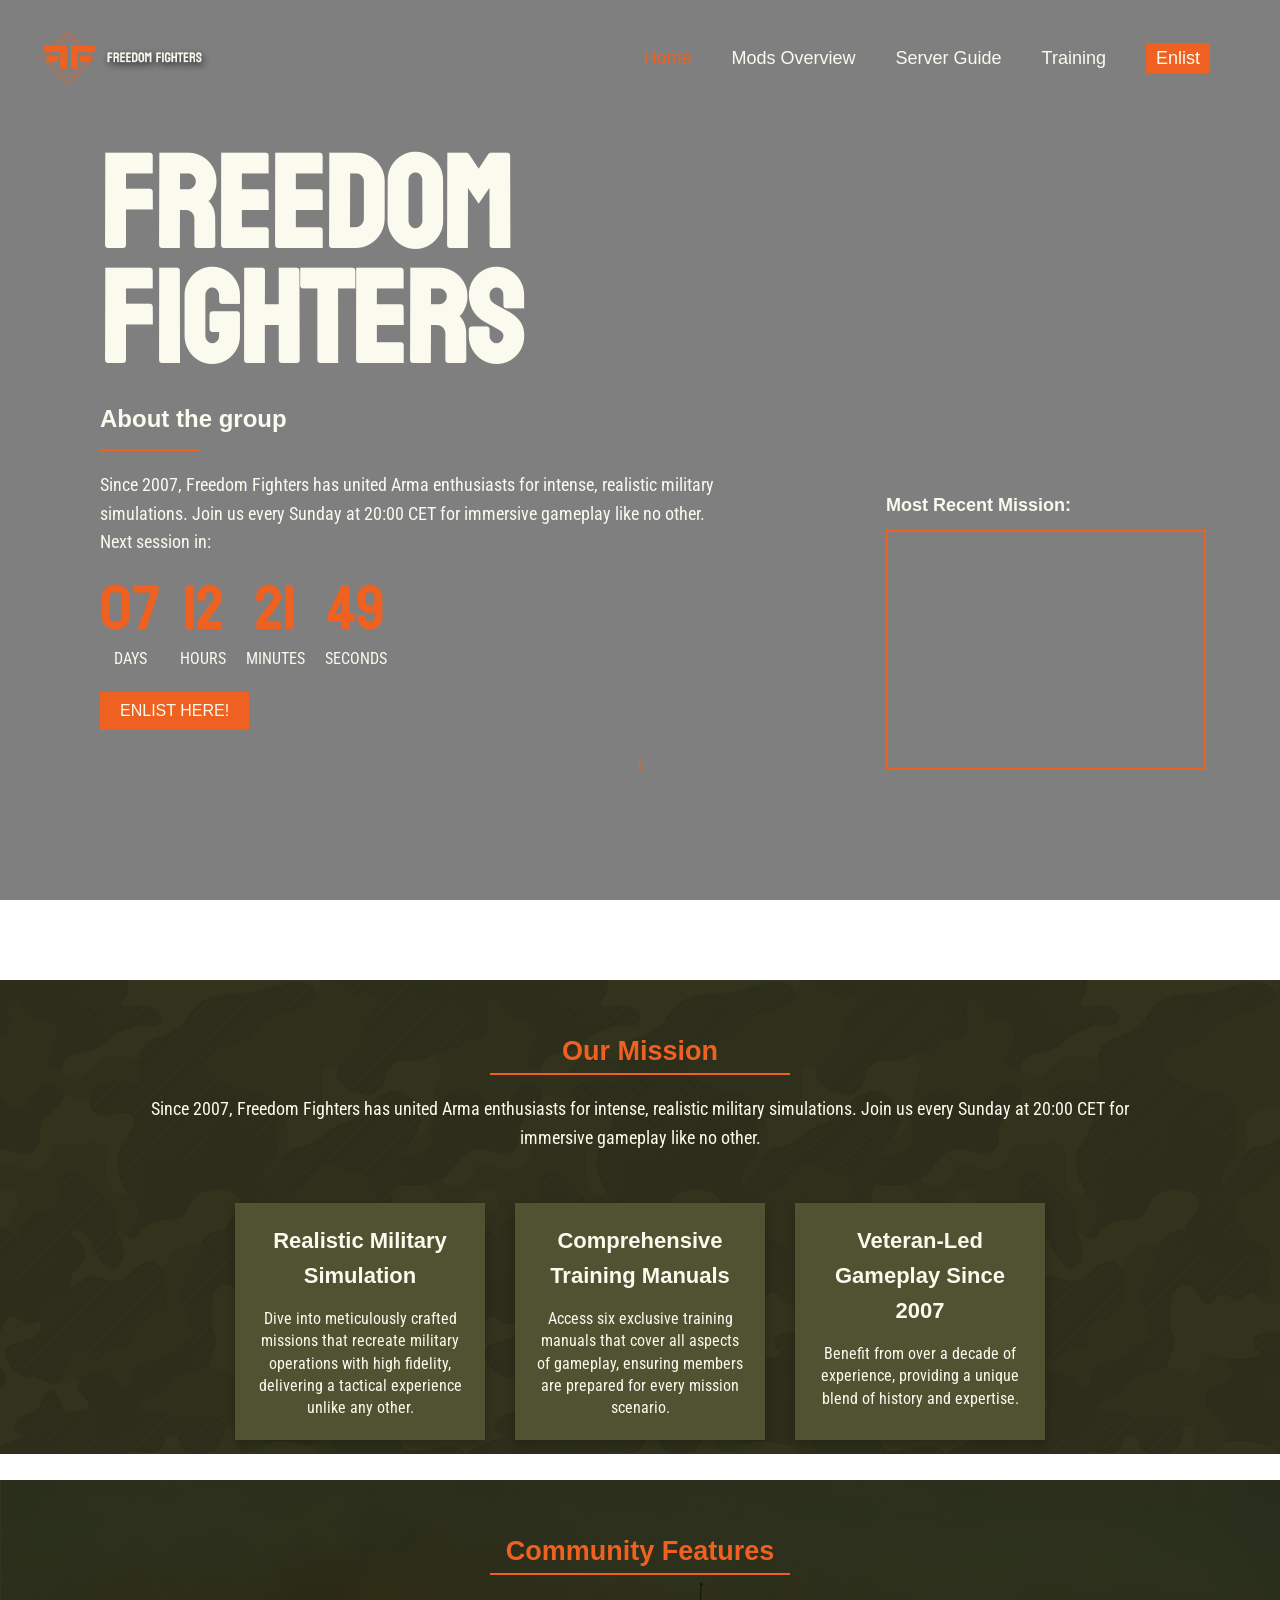
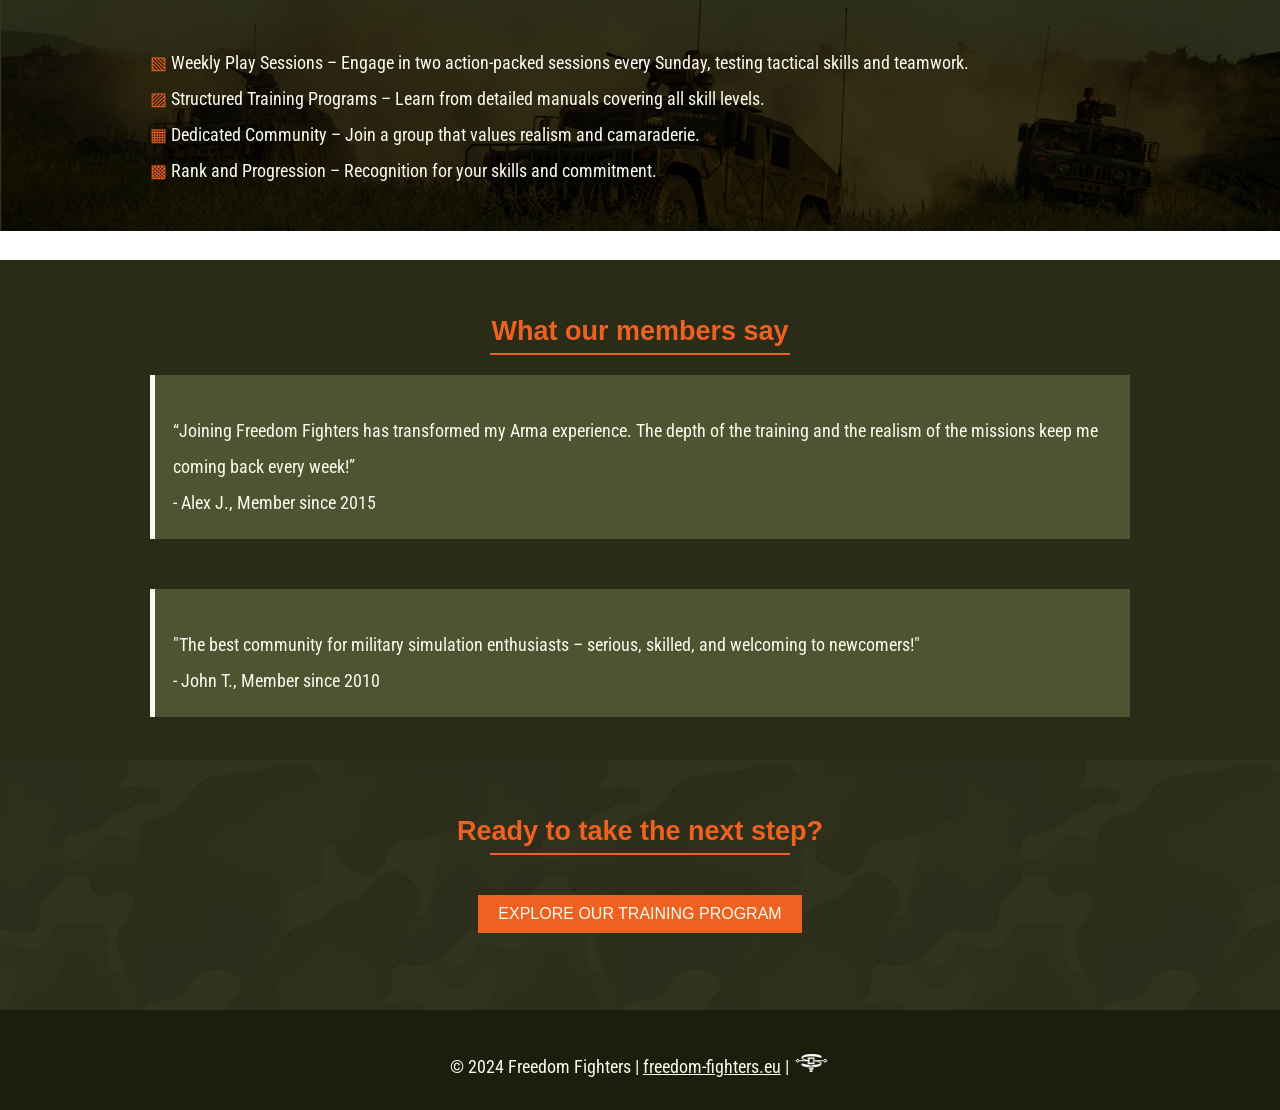
==== index.html @ 02a0d04b "Support for mobile device" ====
<!DOCTYPE html>
<html lang="en">
<head>
    <meta charset="UTF-8">
    <meta name="viewport" content="width=device-width, initial-scale=1.0">
    <title>Freedom Fighters - Arma Reforger Community</title>
    <link rel="stylesheet" href="static/css/styles.css">
    <!--link href="https://fonts.googleapis.com/css2?family=Jaro&display=swap" rel="stylesheet">
    <link href="https://fonts.googleapis.com/css2?family=Bayon&display=swap" rel="stylesheet">
    <link href="https://fonts.googleapis.com/css2?family=Roboto+Condensed:wght@400&display=swap" rel="stylesheet">
    <link href="https://fonts.googleapis.com/css2?family=Roboto+Condensed:wght@400;700&display=swap" rel="stylesheet"-->


</head>
<body>
    <!-- Top Bar -->
    <header>
        <div class="logo">
          <img src="media/logo.png" alt="Freedom Fighters Logo">
        </div>
        <button class="hamburger" aria-label="Toggle navigation">
          ☰
      </button>
        <nav>

       <ul id="menu" class="menu">
           <li><a href="#" class="active">Home</a></li>
           <li><a href="mods-overview.html" target="_self">Mods Overview</a></li>
           <li><a href="server-guide.html" target="_self">Server Guide</a></li>
           <li><a href="training.html" target="_self">Training</a></li>
           <li><a href="https://discord.gg/2EjZr5YkeB" class="enlist" target="_blank">Enlist</a></li>
       </ul>
   </nav>
    </header>

    <!-- Background Video -->
    <div class="video-container">
        <video autoplay muted loop id="background-video">
            <source src="media/videobackground2.mp4" type="video/mp4">
        </video>
    </div>
    <div class="overlay-video"></div>

    <!-- Main Content -->
    <main>
        <section class="intro">
            <h1>FREEDOM <br/>FIGHTERS</h1>
            <h2>About the group</h2>
            <div class="underline"></div>
            <p>Since 2007, Freedom Fighters has united Arma enthusiasts for intense, realistic military simulations. Join us every Sunday at 20:00 CET for immersive gameplay like no other.</p>
            <p>Next session in:</p>
            <div id="countdown"></div>
            <a href="https://discord.gg/2EjZr5YkeB" target="_blank">
              <button class="enlist-button">ENLIST HERE!</button>
            </a>
            
        </section>

        <!-- Bottom Right Video Embed -->
          <div class="recent-mission">
              <h3>Most Recent Mission:</h3>
              <iframe width="320" height="240" src="https://www.youtube.com/embed/Bmp01_zh-ck" frameborder="0" allowfullscreen></iframe>
          </div>
        <!-- Scroll Indicator -->
        <div class="scroll-indicator">↓</div>

        <section class="our-mission">
          <h2>Our Mission</h2>
          <div class="underline2"></div>
          <p>Since 2007, Freedom Fighters has united Arma enthusiasts for intense, realistic military simulations. Join us every Sunday at 20:00 CET for immersive gameplay like no other.</p>
          <div class="boxes">
            <div class="box">
              <div class="box-title">Realistic Military Simulation</div>
              <div class="box-description">Dive into meticulously crafted missions that recreate military operations with high fidelity, delivering a tactical experience unlike any other.</div>
            </div>
            <div class="box">
              <div class="box-title">Comprehensive Training Manuals</div>
              <div class="box-description">Access six exclusive training manuals that cover all aspects of gameplay, ensuring members are prepared for every mission scenario.</div>
            </div>
            <div class="box">
              <div class="box-title"> Veteran-Led Gameplay Since 2007</div>
              <div class="box-description">Benefit from over a decade of experience, providing a unique blend of history and expertise.</div>
            </div>
          </div>
        </section>

        <section class="community-features">
            <h2>Community Features</h2>
            <div class="underline2"></div>
            <div class="community-features-content">
            <p><span class="bullet">&#9639;</span> Weekly Play Sessions – Engage in two action-packed sessions every Sunday, testing tactical skills and teamwork.<br/>
              <span class="bullet">&#9640;</span> Structured Training Programs – Learn from detailed manuals covering all skill levels.<br/>
              <span class="bullet">&#9638;</span> Dedicated Community – Join a group that values realism and camaraderie.<br/>
              <span class="bullet">&#9641;</span> Rank and Progression – Recognition for your skills and commitment.</p>
            </div>
        </section>
        <section class="testimonials">
          <h2>What our members say</h2>
          <div class="underline2"></div>
            <blockquote>
              <p>“Joining Freedom Fighters has transformed my Arma experience. The depth of the training and the realism of the missions keep me coming back every week!” <br/>- Alex J., Member since 2015</p>
            </blockquote>
            <blockquote>
              <p>"The best community for military simulation enthusiasts – serious, skilled, and welcoming to newcomers!" <br/>- John T., Member since 2010</p>
            </blockquote>

        </section>

        <section class="next-step">
          <h2>Ready to take the next step?</h2>
          <div class="underline2"></div>
          <a href="#" target="_blank">
            <button class="training-button">EXPLORE OUR TRAINING PROGRAM</button>
          </a>
          

        </section>

    </main>

    <script src="static/js/script.js"></script>
    <script src="static/js/mobile.js"></script>
</body>
<footer>
  © 2024 Freedom Fighters | <a href="https://freedom-fighters.eu">freedom-fighters.eu</a> | <a href="http://www.stefandinca.ro" target="_blank"><img src="media/stefan-dinca-logo.png" > </a>
</footer>

</html>
---- static/css/styles.css ----
/* Fonts */
/* latin */
@font-face {
    font-family: 'Roboto Condensed';
    font-style: normal;
    font-weight: 400;
    font-display: swap;
    src: url(../fonts/Roboto_Condensed.woff2) format('woff2');
    unicode-range: U+0000-00FF, U+0131, U+0152-0153, U+02BB-02BC, U+02C6, U+02DA, U+02DC, U+0304, U+0308, U+0329, U+2000-206F, U+20AC, U+2122, U+2191, U+2193, U+2212, U+2215, U+FEFF, U+FFFD;
  }

  /* latin-ext */
@font-face {
    font-family: 'Roboto Condensed';
    font-style: normal;
    font-weight: 700;
    font-display: swap;
    src: url(../fonts/Roboto_Condensed-700.woff2) format('woff2');
    unicode-range: U+0100-02BA, U+02BD-02C5, U+02C7-02CC, U+02CE-02D7, U+02DD-02FF, U+0304, U+0308, U+0329, U+1D00-1DBF, U+1E00-1E9F, U+1EF2-1EFF, U+2020, U+20A0-20AB, U+20AD-20C0, U+2113, U+2C60-2C7F, U+A720-A7FF;
  }
/* latin-ext */
@font-face {
    font-family: 'Jaro';
    font-style: normal;
    font-weight: 400;
    font-display: swap;
    src: url(../fonts/Jaro-Regular.woff2) format('woff2');
    unicode-range: U+0100-02BA, U+02BD-02C5, U+02C7-02CC, U+02CE-02D7, U+02DD-02FF, U+0304, U+0308, U+0329, U+1D00-1DBF, U+1E00-1E9F, U+1EF2-1EFF, U+2020, U+20A0-20AB, U+20AD-20C0, U+2113, U+2C60-2C7F, U+A720-A7FF;
  }
/* latin */
@font-face {
    font-family: 'Bayon';
    font-style: normal;
    font-weight: 400;
    font-display: swap;
    src: url(../fonts/Bayon.woff2) format('woff2');
    unicode-range: U+0000-00FF, U+0131, U+0152-0153, U+02BB-02BC, U+02C6, U+02DA, U+02DC, U+0304, U+0308, U+0329, U+2000-206F, U+20AC, U+2122, U+2191, U+2193, U+2212, U+2215, U+FEFF, U+FFFD;
  }

* {
    margin: 0;
    padding: 0;
    box-sizing: border-box;
}

body, html {
    height: 100%;
    font-family: 'Roboto Condensed', sans-serif;
    font-size: 18px; /* Adjust size if needed */
    line-height: 1.6;
    color: #FAFAEE;
}

header {
    display: flex;
    justify-content: space-between;
    align-items: center;
    padding: 30px;
    background-color: rgba(0, 0, 0, 0) !important;
    position: fixed;
    width: 100%;
    z-index: 10;
}

/* Apply Jaro font to menu buttons */
nav ul li a {
    font-family: 'Jaro', sans-serif;
}

/* Apply Jaro font to headings */
.intro h2, .recent-mission, .enlist-button, h3, .training-button {
    font-family: 'Jaro', sans-serif;
}



/* Apply Bayon font to the h1 in the intro section */
.intro h1 {
    font-family: 'Bayon', sans-serif;
    font-size: 128px !important; /* Adjust size as needed for desired effect */
    line-height: 0.9;
    margin-bottom: 20px;
}



/* Logo styling */
.logo img {
    height: 56px; /* Adjust as needed */
    width: auto; /* Maintain aspect ratio */
    display: block; /* Remove inline spacing */
    margin-left: 10px; /* Add spacing to the left of the logo */
}


nav ul {
    display: flex;
    list-style: none;
}

nav ul li {
    margin-right: 40px;
}

nav ul li a {
    color: #FAFAEE;
    text-decoration: none;
}

nav ul li a.active, nav ul li a:hover {
    color: #EF6121;
}

.enlist {
    padding: 5px 10px;
    background-color: #EF6121;
    border-radius: 0px;
    color: #FAFAEE;
}

.enlist:hover, .enlist-button:hover, .training-button {
    color: #000; /* Black text on hover */
}

.video-container {
    position: fixed;
    top: 0;
    left: 0;
    height: 100%;
    width: 100%;
    overflow: hidden;
    z-index: -2;
}

.overlay-video {
  background: rgba(0, 0, 0, 0.5); /* Dark overlay for better text contrast */
  position: fixed;
  top: 0;
  left: 0;
  height: 100%;
  width: 100%;
  overflow: hidden;
  z-index: -1;
}

#background-video {
    width: 100%;
    height: 100%;
    object-fit: cover;
}

/* Countdown container styling */
#countdown {
    display: flex;
    gap: 20px;
    font-family: 'Bayon', sans-serif;
    color: #FAFAEE;
    margin-top: 20px;
}

/* Each countdown item */
.countdown-item {
    text-align: center;
}

/* Large numbers styling */
.number {
    font-size: 64px; /* Adjust to desired size */
    line-height: 1;
    color: #EF6121;
}

/* Small label styling */
.label {
    font-size: 16px; /* Adjust for readability */
    text-transform: uppercase;
    margin-top: 5px;
    font-family: 'Roboto Condensed', sans-serif;
}

.intro {
    position: relative;
    top: 100px;
    padding: 50px;
    max-width: 750px;
    margin-left: 50px;

}

.intro h1 {
    font-size: 48px;
}

.intro h2 {
    font-size: 24px;
    margin-top: 20px;
    margin-bottom: 10px;
}

.underline {
    width: 100px;
    height: 2px;
    background-color: #EF6121;
    margin-bottom: 20px;
}

.enlist-button {
    padding: 10px 20px;
    margin-top: 20px;
    background-color: #EF6121;
    color: #FAFAEE;
    border: none;
    border-radius: 0px;
    cursor: pointer;
    font-size: 16px;
}
.training-button {
    padding: 10px 20px;
    margin-top: 20px;
    background-color: #EF6121;
    color: #FAFAEE;
    border: none;
    border-radius: 0px;
    cursor: pointer;
    font-size: 16px;
}

/* Styling for the "Most Recent Mission" title */
.recent-mission h3 {
    font-family: 'Roboto Condensed', sans-serif;
    font-weight: 700; /* Bold weight */
    font-size: 18px; /* Adjust as needed */
    margin-bottom: 10px;
}

/* Styling for the video embed with a border */
.recent-mission iframe {
    border: 2px solid #EF6121; /* Border around the video */
    display: block; /* Ensure proper alignment */
}

/* Positioning for the recent mission container */
.recent-mission {
    position: absolute;
    bottom: 120px;
    right: 5%;
    background: rgba(0, 0, 0, 0); /* Background for the section (optional) */
    padding: 10px;
}


.scroll-indicator {
    position: absolute;
    bottom: 120px;
    left: 50%;
    transform: translateX(-50%);
    font-size: 24px;
    animation: bounce 2s infinite;
    color:#EF6121;
}

.community-features {
  font-family: 'Jaro', sans-serif;
  color:#EF6121;
  padding: 50px;
  padding-left:150px;
  padding-right:150px;
  width:100%;
  height:500px;
  background: url('../../media/com-bg.png');
  background-repeat: no-repeat;
  background-size: 100%;
  text-align: center;
}

.community-features p, .testimonials p{
  font-family: 'Roboto Condensed', sans-serif;
  color:#FAFAEE;
  padding-top: 50px;
  text-align: left;
  line-height: 2em;
}

.community-features .bullet {
  color:#EF6121;
}

.testimonials {
  font-family: 'Jaro', sans-serif;
  color:#EF6121;
  padding: 50px;
  margin-top:-120px;
  padding-left:150px;
  padding-right:150px;
  width:100%;
  height:500px;
  background-color:#2A2C17;
  background-repeat: no-repeat;
  background-size: 100%;
  text-align: center;
}

blockquote {
    background-color: #505331;
    padding: 1rem;
    border-left: 5px solid #FAFAEE;
    margin-bottom: 50px;
}


blockquote p{
 margin-top:-30px;
}

blockquote cite{
  text-align: left !important;
}

.next-step {
  font-family: 'Jaro', sans-serif;
  color:#EF6121;
  padding: 50px;
  padding-left:150px;
  padding-right:150px;
  height:250px;
  width:100%;

  background: url('../../media/camo-bg.png');
  background-repeat: no-repeat;
  background-size: 100%;
  text-align: center;
}

.our-mission {
  font-family: 'Jaro', sans-serif;
  color:#EF6121;
  padding: 50px;
  padding-left:150px;
  padding-right:150px;
  margin-top:300px;
  width:100%;
  height:500px;
  background: url('../../media/camo-bg.png');
  background-repeat: no-repeat;
  background-size: 100%;
  text-align: center;
}

.our-mission p  {
  font-family: 'Roboto Condensed', sans-serif;
  color:#FAFAEE;
}

/* Box container */
.our-mission .boxes {
    display: flex;
    justify-content: center;
    gap: 30px;
}

/* Box styling */
.our-mission .box {
    width: 250px;
    padding: 20px;
    margin-top:50px;
    color: #FAFAEE;
    background-color: #505331;
    border-radius: 0px;
    box-shadow: 0 4px 10px rgba(0, 0, 0, 0.2);
}

/* Title inside the box */
.our-mission .box-title {
    font-family: 'Roboto Condensed', sans-serif;
    font-weight: 700;
    font-size: 22px;
    margin-bottom: 15px;
    font-weight: bold;
}

/* Description inside the box */
.our-mission .box-description {
    font-family: 'Roboto Condensed', sans-serif;
    font-size: 16px;
    line-height: 1.4;
}
.underline2 {
    position:relative;
    margin-left:-150px;
    left:50%;
    width: 300px;
    height: 2px;
    background-color: #EF6121;
    margin-bottom: 20px;

}

footer {
  background-color: #1C1E0D;
    color: #FAFAEE;
    padding: 1rem;
    text-align: center;
    height:100px;
    vertical-align: middle;
}

footer img {
  max-height:20px;
  margin-top:25px;
}

footer a {
  color:#FAFAEE;
}
/* Hamburger Menu Button */
.hamburger {
    display: none; /* Hidden by default */
    background: none;
    border: none;
    font-size: 30px;
    color: #FAFAEE;
    cursor: pointer;
}

@keyframes bounce {
    0%, 100% { transform: translateY(0); }
    50% { transform: translateY(-10px); }
}

/* Make the video responsive and inline with content on smaller screens */
@media (max-width: 390px) { 
    
    .logo img {
        height: 32px;
        position: fixed;
        left: 0px;
    }
    /* Navigation Menu Hidden by Default */
    nav ul {
        display: none; /* Hide navigation menu */
        flex-direction: column;
        background-color: #000; /* Dropdown background */
        top: 60px; /* Below header */
        left: 0;
        width: 100%; /* Full screen width */
        padding: 15px;
        z-index: 9;
        border-top: 1px solid #EF6121;
        box-shadow: 0 2px 8px rgba(0, 0, 0, 0.5);
    }
    /* Show menu when active */
    nav ul.active {
        display: flex;
    }
    /* Hamburger Button Visible */
    .hamburger {
        display: block;
    }
    /* Adjust title */
    .intro h1 {
        font-size: 90px !important;
    }
    /* Adjust link spacing and size */
    nav ul li {
        margin: 10px 0;
    }
    nav ul li a {
        font-size: 14px;
    }
    p {
       width: 90%; 
       align-content: center;
    }
    .intro {
        padding: 0px;
        margin: 30px;
    }
    header {
        flex-direction: column;
        padding: 10px 20px;
        align-items: flex-end;
    }
    .enlist-button {
        align-content: center;
    }
    .scroll-indicator {
        visibility: hidden;
    }
    .recent-mission {
        position: static; /* Removes absolute positioning */
        margin: 20px auto; /* Center the container */
        margin-top: 100px;
        width: 90%; /* Adjust width to fit smaller screens */
    }

    .recent-mission iframe {
        width: 100%; /* Video scales to the container width */
        max-width: 500px; /* Prevents it from becoming too wide */
        display: inline-flex;
    }
    .our-mission {
        margin-top: 20px;
        padding-left: 10%;
        padding-right: 10%;
        background-repeat: unset;
        height: auto;        
    }
    .community-features {
        padding: 10%;
        background-size: cover;
        background-position: center;
        height: auto;
    }
    .our-mission .boxes {
        flex-direction: column;
        align-items: center;
    }
    .testimonials {
        padding: 10px;
        margin: unset;
        height: auto;
    }
    .next-step {
        background-repeat: unset;
        height: unset;
        padding: 30px;
    }
}
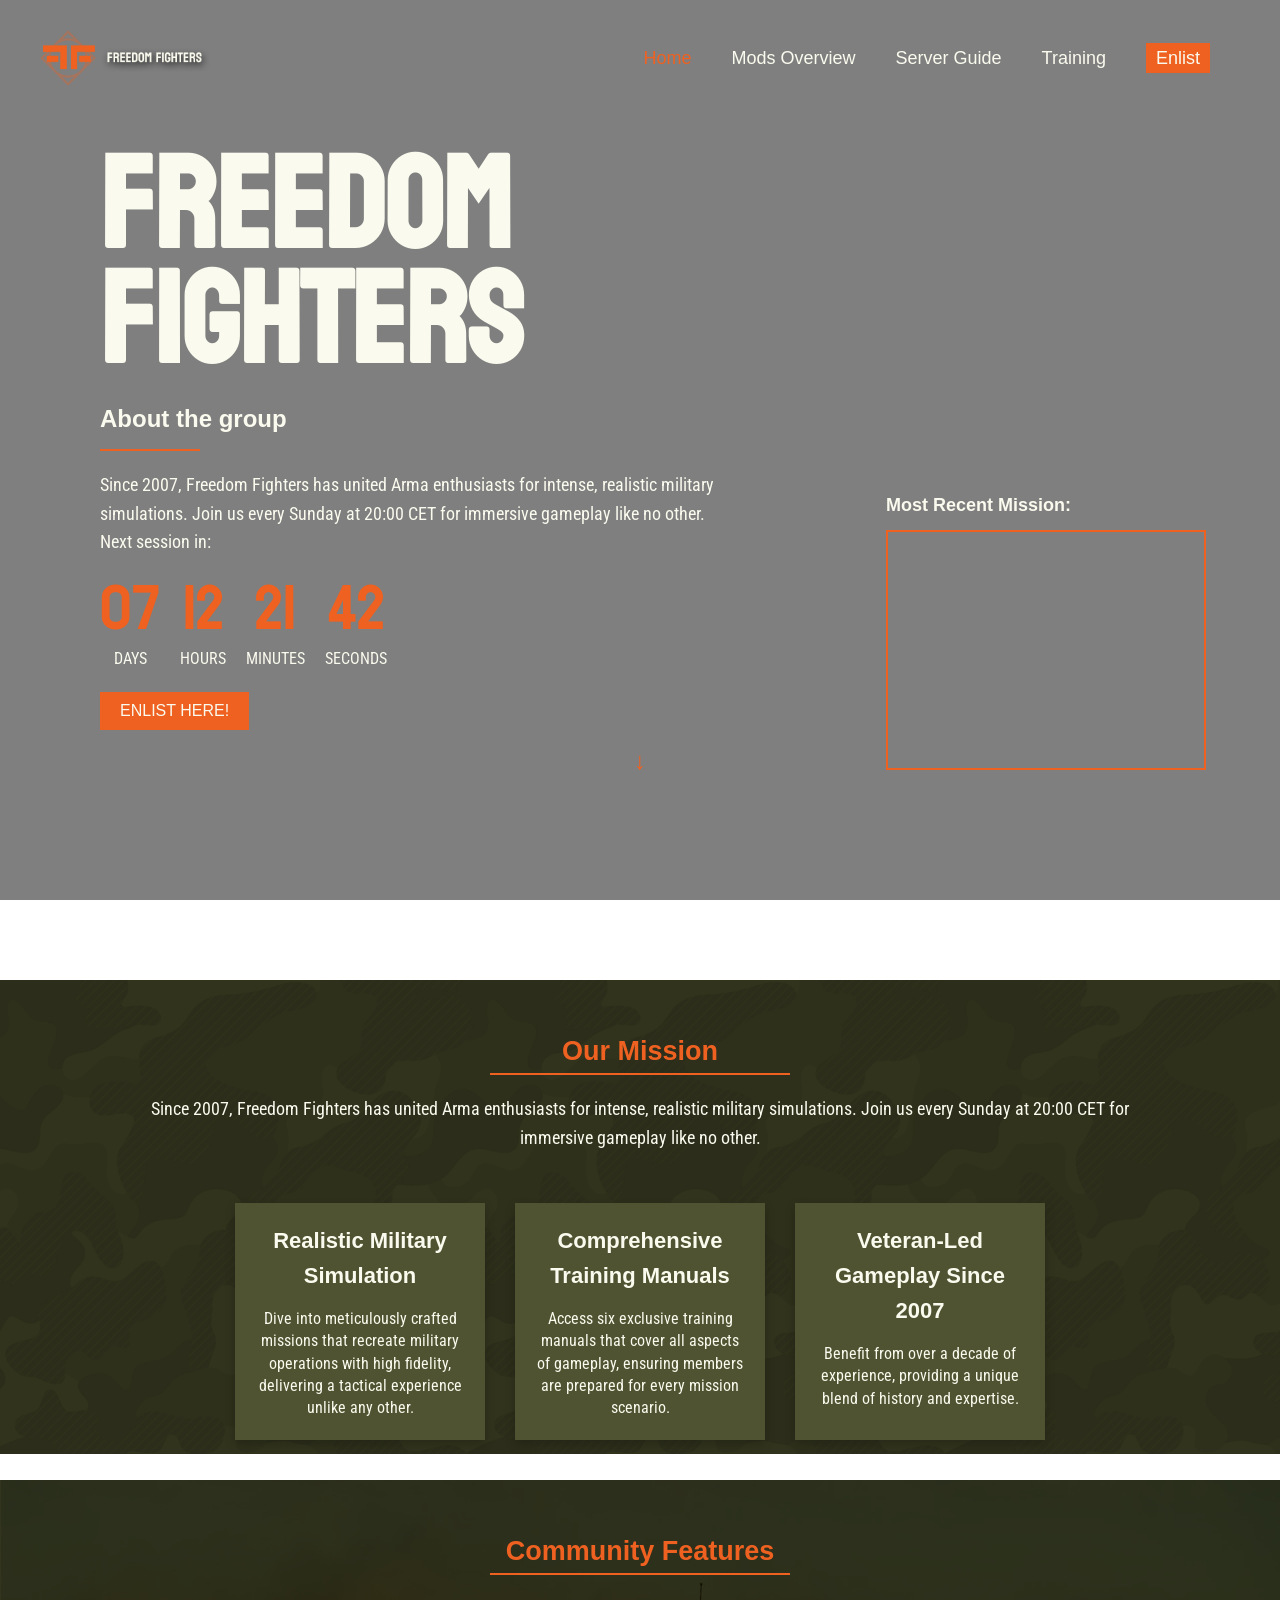
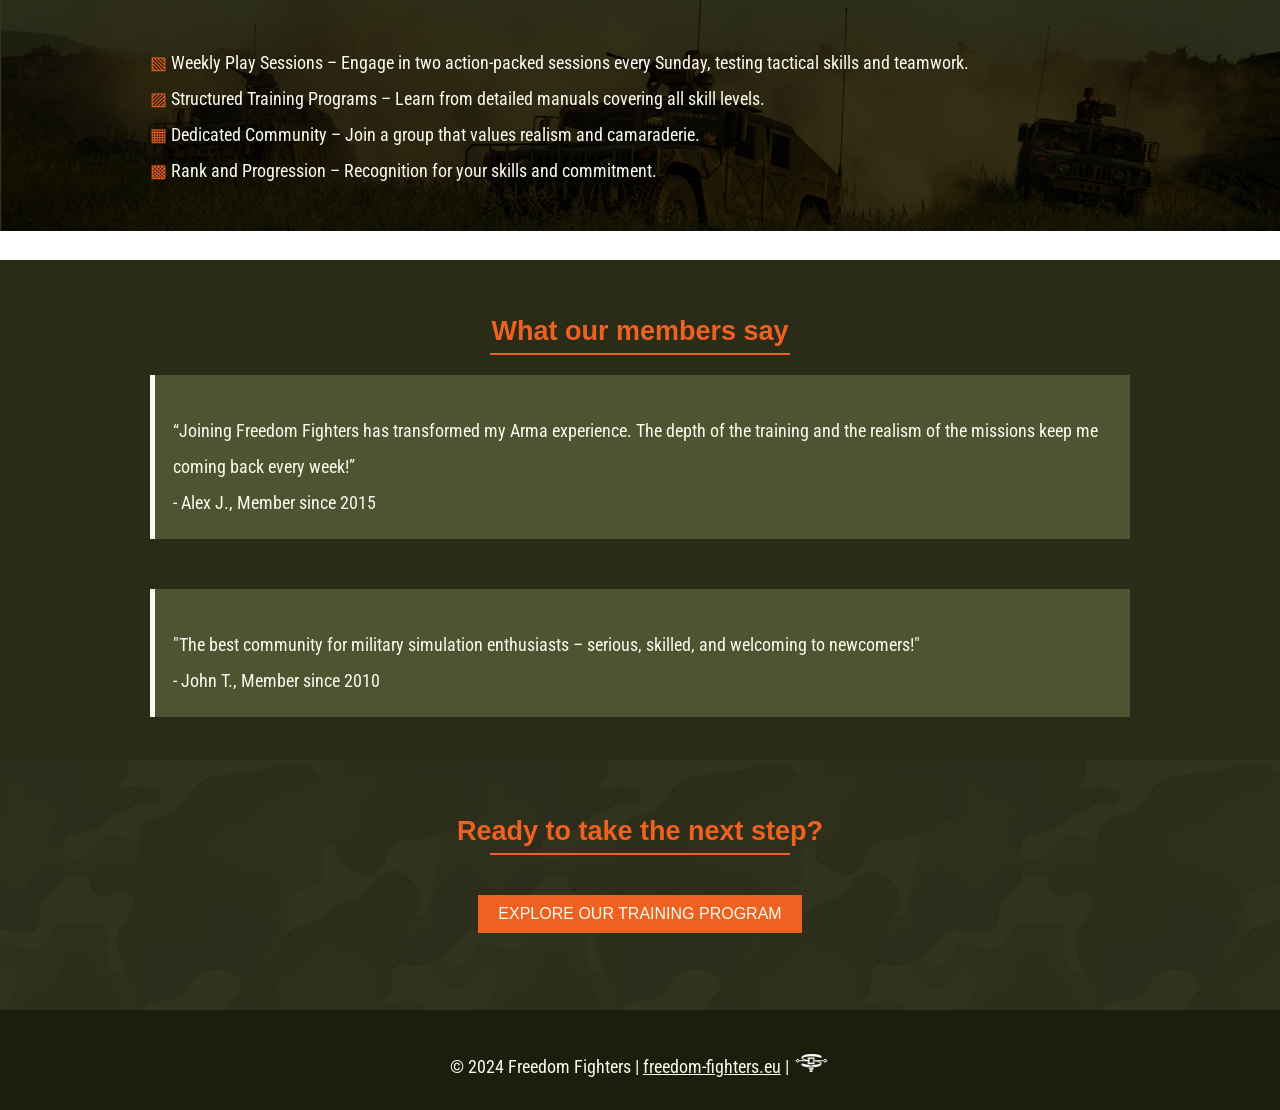
==== commit fa0789b3: "clean up" ====
--- a/index.html
+++ b/index.html
@@ -5,12 +5,6 @@
     <meta name="viewport" content="width=device-width, initial-scale=1.0">
     <title>Freedom Fighters - Arma Reforger Community</title>
     <link rel="stylesheet" href="static/css/styles.css">
-    <!--link href="https://fonts.googleapis.com/css2?family=Jaro&display=swap" rel="stylesheet">
-    <link href="https://fonts.googleapis.com/css2?family=Bayon&display=swap" rel="stylesheet">
-    <link href="https://fonts.googleapis.com/css2?family=Roboto+Condensed:wght@400&display=swap" rel="stylesheet">
-    <link href="https://fonts.googleapis.com/css2?family=Roboto+Condensed:wght@400;700&display=swap" rel="stylesheet"-->
-
-
 </head>
 <body>
     <!-- Top Bar -->
@@ -32,7 +26,6 @@
        </ul>
    </nav>
     </header>
-
     <!-- Background Video -->
     <div class="video-container">
         <video autoplay muted loop id="background-video">
@@ -40,7 +33,6 @@
         </video>
     </div>
     <div class="overlay-video"></div>
-
     <!-- Main Content -->
     <main>
         <section class="intro">
@@ -52,10 +44,8 @@
             <div id="countdown"></div>
             <a href="https://discord.gg/2EjZr5YkeB" target="_blank">
               <button class="enlist-button">ENLIST HERE!</button>
-            </a>
-            
+            </a> 
         </section>
-
         <!-- Bottom Right Video Embed -->
           <div class="recent-mission">
               <h3>Most Recent Mission:</h3>
@@ -63,7 +53,7 @@
           </div>
         <!-- Scroll Indicator -->
         <div class="scroll-indicator">↓</div>
-
+        <!-- Mission statement -->
         <section class="our-mission">
           <h2>Our Mission</h2>
           <div class="underline2"></div>
@@ -83,7 +73,7 @@
             </div>
           </div>
         </section>
-
+        <!-- Community feature -->
         <section class="community-features">
             <h2>Community Features</h2>
             <div class="underline2"></div>
@@ -103,26 +93,21 @@
             <blockquote>
               <p>"The best community for military simulation enthusiasts – serious, skilled, and welcoming to newcomers!" <br/>- John T., Member since 2010</p>
             </blockquote>
-
         </section>
-
+        <!-- Call to action and training program -->
         <section class="next-step">
           <h2>Ready to take the next step?</h2>
           <div class="underline2"></div>
+          <!-- missiong call to action -->
           <a href="#" target="_blank">
             <button class="training-button">EXPLORE OUR TRAINING PROGRAM</button>
           </a>
-          
-
         </section>
-
     </main>
-
     <script src="static/js/script.js"></script>
     <script src="static/js/mobile.js"></script>
 </body>
 <footer>
   © 2024 Freedom Fighters | <a href="https://freedom-fighters.eu">freedom-fighters.eu</a> | <a href="http://www.stefandinca.ro" target="_blank"><img src="media/stefan-dinca-logo.png" > </a>
 </footer>
-
 </html>
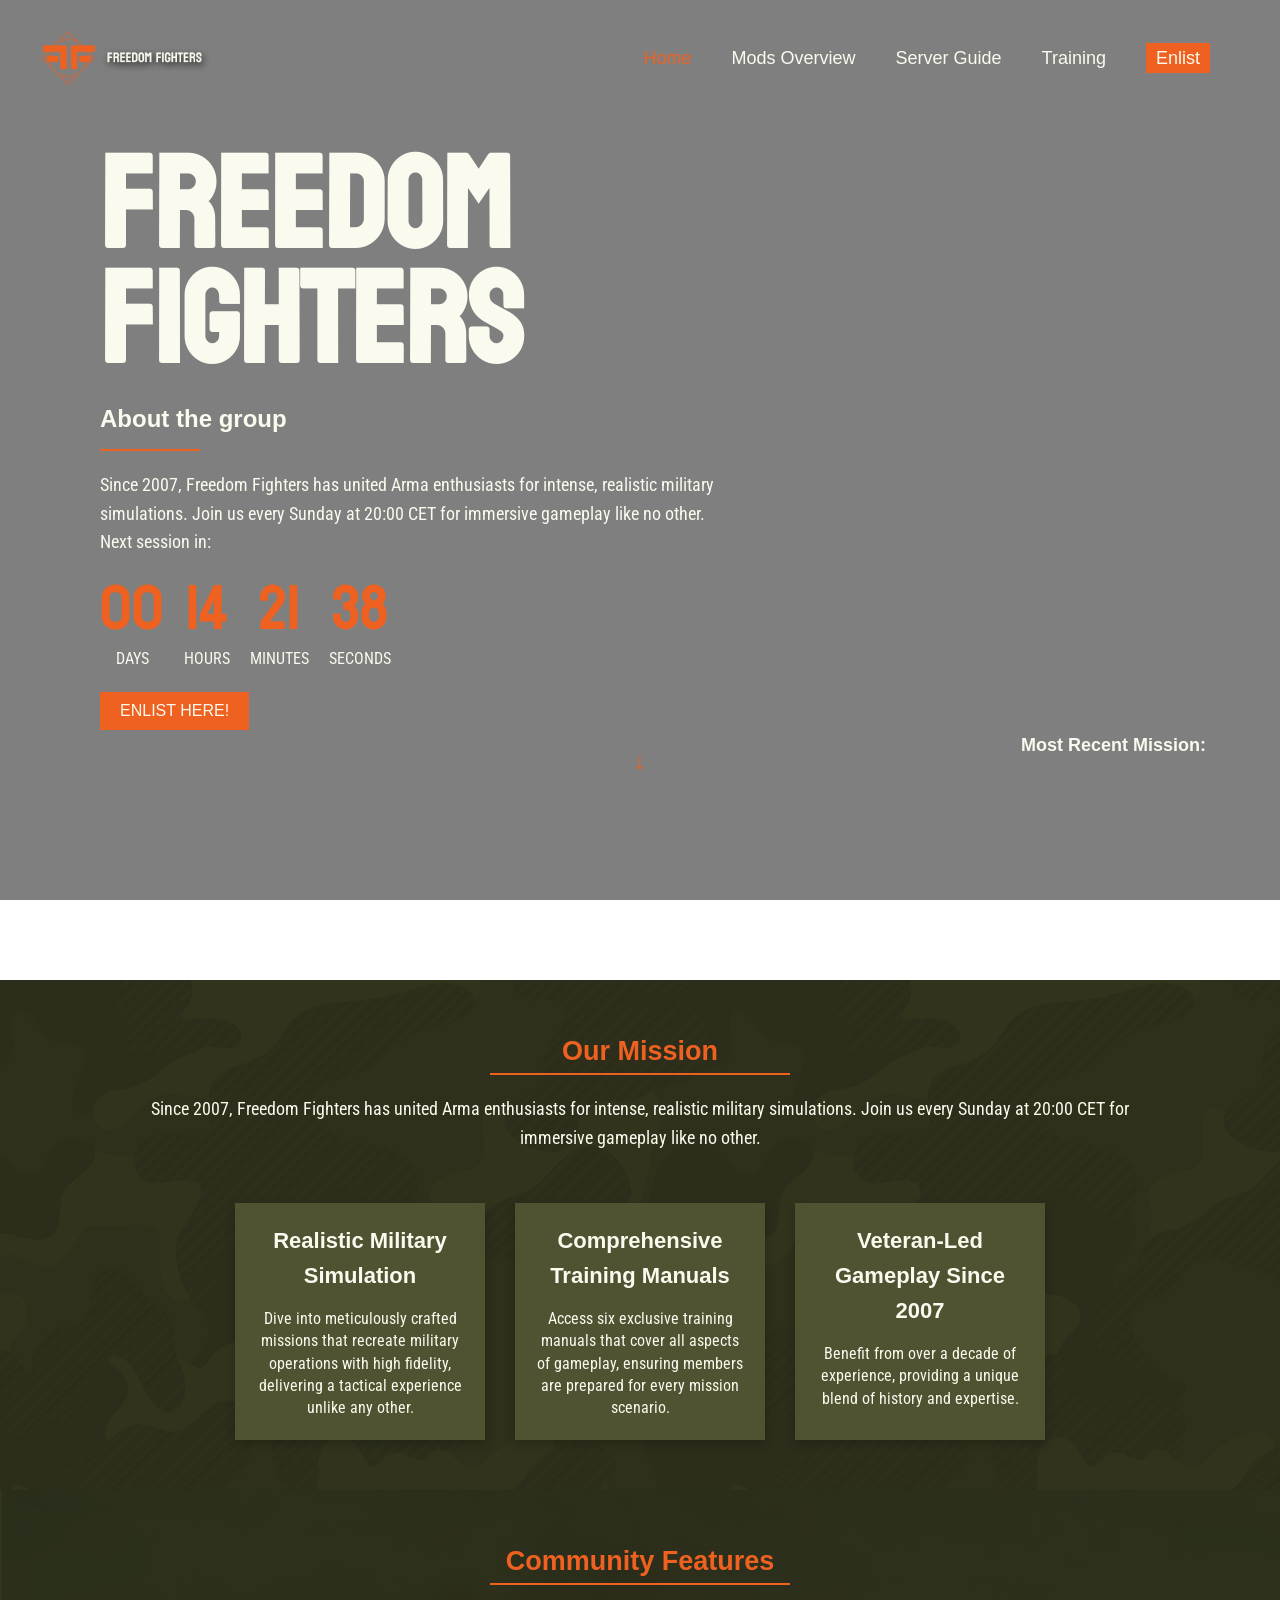
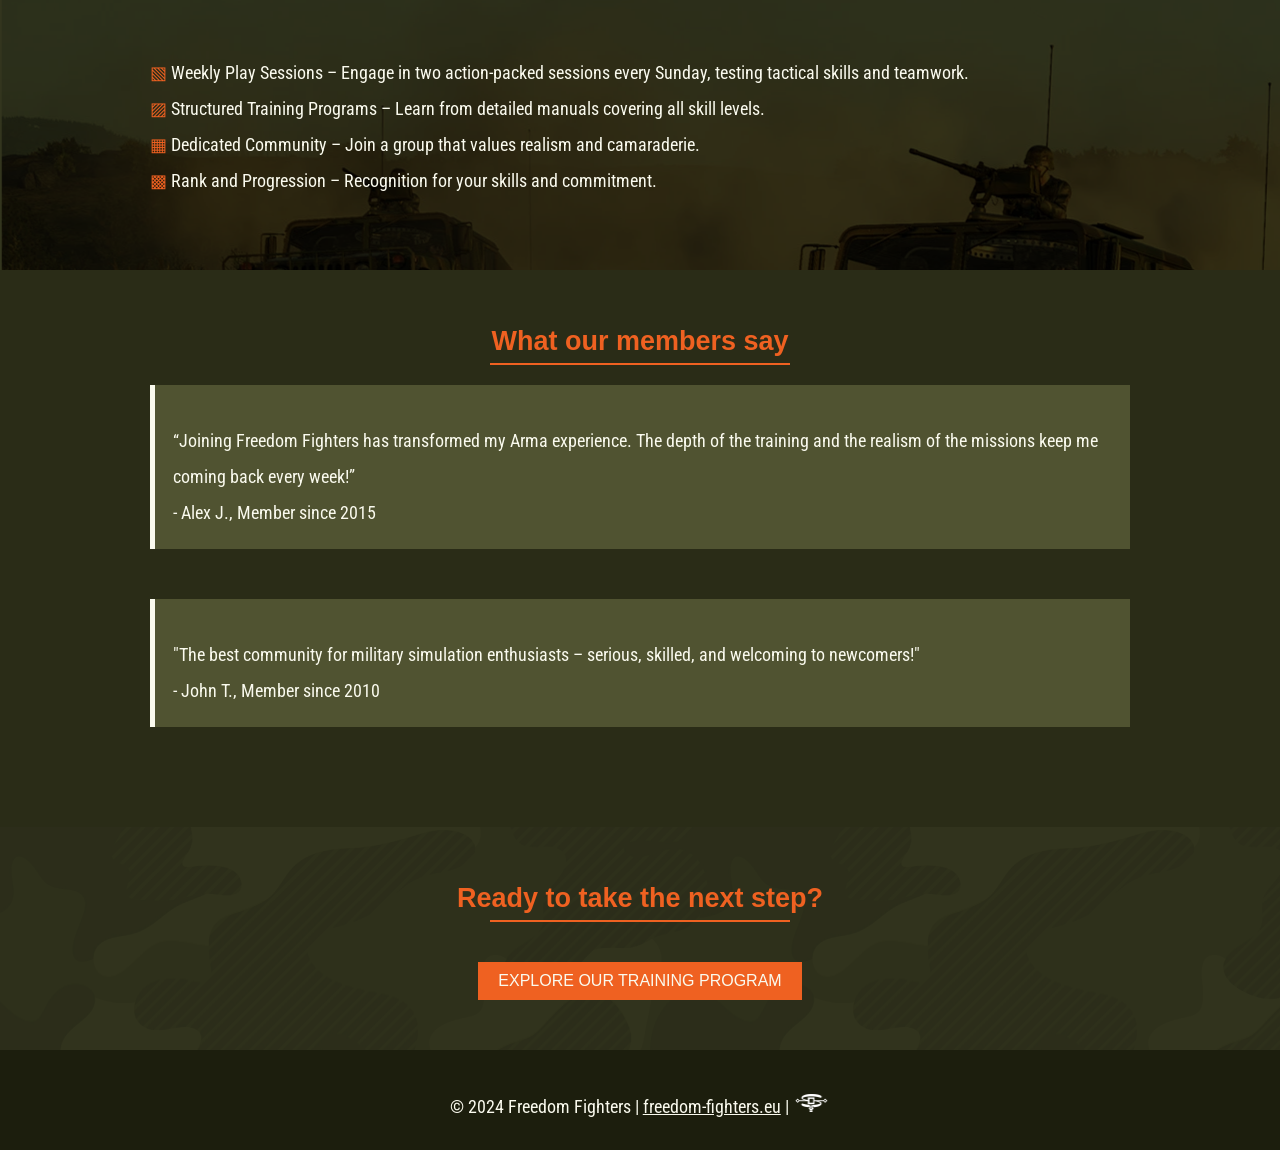
==== commit 966880b2: "fixed count-down clock and more responsive design choices" ====
--- a/index.html
+++ b/index.html
@@ -49,7 +49,7 @@
         <!-- Bottom Right Video Embed -->
           <div class="recent-mission">
               <h3>Most Recent Mission:</h3>
-              <iframe width="320" height="240" src="https://www.youtube.com/embed/Bmp01_zh-ck" frameborder="0" allowfullscreen></iframe>
+              <!--iframe width="320" height="240" src="https://www.youtube.com/embed/Bmp01_zh-ck" frameborder="0" allowfullscreen></iframe-->
           </div>
         <!-- Scroll Indicator -->
         <div class="scroll-indicator">↓</div>
--- a/static/css/styles.css
+++ b/static/css/styles.css
@@ -269,7 +269,6 @@
   height:500px;
   background: url('../../media/com-bg.png');
   background-repeat: no-repeat;
-  background-size: 100%;
   text-align: center;
 }
 
@@ -293,7 +292,6 @@
   padding-left:150px;
   padding-right:150px;
   width:100%;
-  height:500px;
   background-color:#2A2C17;
   background-repeat: no-repeat;
   background-size: 100%;
@@ -322,12 +320,8 @@
   padding: 50px;
   padding-left:150px;
   padding-right:150px;
-  height:250px;
   width:100%;
-
   background: url('../../media/camo-bg.png');
-  background-repeat: no-repeat;
-  background-size: 100%;
   text-align: center;
 }
 
@@ -339,10 +333,8 @@
   padding-right:150px;
   margin-top:300px;
   width:100%;
-  height:500px;
   background: url('../../media/camo-bg.png');
   background-repeat: no-repeat;
-  background-size: 100%;
   text-align: center;
 }
 
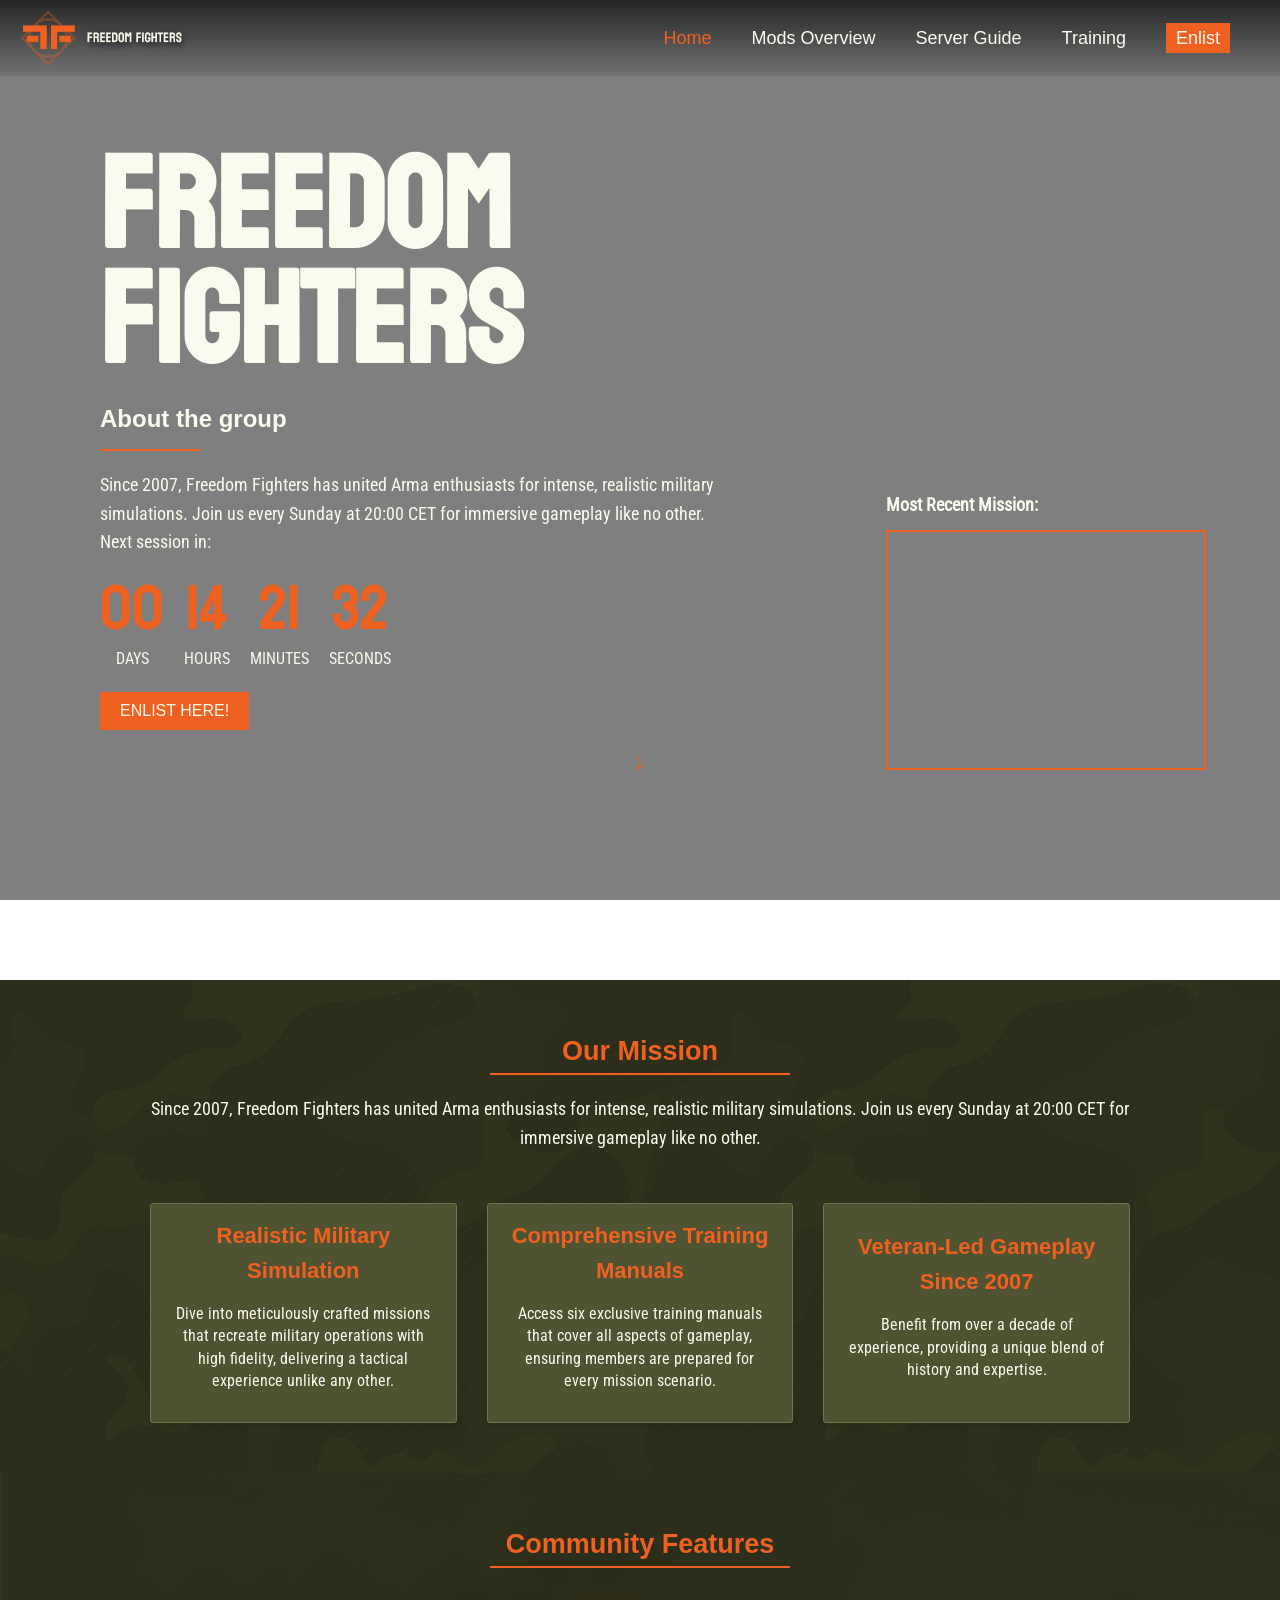
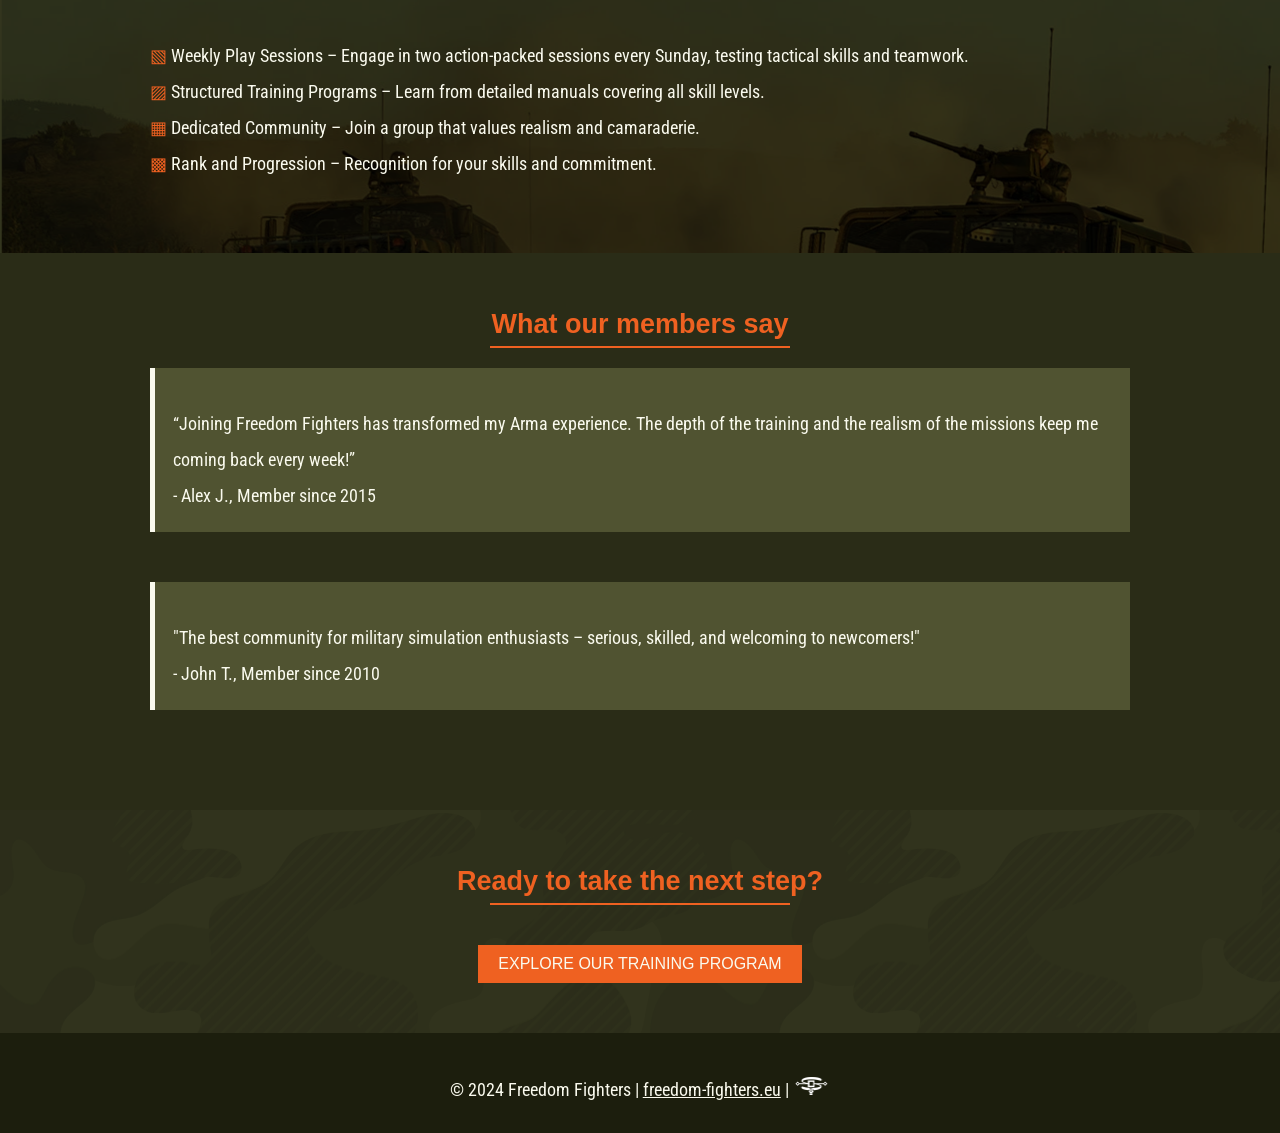
==== commit a128be2e: "added training page added training page" ====
--- a/index.html
+++ b/index.html
@@ -44,12 +44,12 @@
             <div id="countdown"></div>
             <a href="https://discord.gg/2EjZr5YkeB" target="_blank">
               <button class="enlist-button">ENLIST HERE!</button>
-            </a> 
+            </a>
         </section>
         <!-- Bottom Right Video Embed -->
           <div class="recent-mission">
               <h3>Most Recent Mission:</h3>
-              <!--iframe width="320" height="240" src="https://www.youtube.com/embed/Bmp01_zh-ck" frameborder="0" allowfullscreen></iframe-->
+              <iframe width="320" height="240" src="https://www.youtube.com/embed/8e4D-szbLxY" frameborder="0" allowfullscreen></iframe>
           </div>
         <!-- Scroll Indicator -->
         <div class="scroll-indicator">↓</div>
@@ -58,20 +58,26 @@
           <h2>Our Mission</h2>
           <div class="underline2"></div>
           <p>Since 2007, Freedom Fighters has united Arma enthusiasts for intense, realistic military simulations. Join us every Sunday at 20:00 CET for immersive gameplay like no other.</p>
-          <div class="boxes">
-            <div class="box">
+
+          <div class="grid-container">
+            <div class="grid-item">
               <div class="box-title">Realistic Military Simulation</div>
               <div class="box-description">Dive into meticulously crafted missions that recreate military operations with high fidelity, delivering a tactical experience unlike any other.</div>
             </div>
-            <div class="box">
+
+            <div class="grid-item">
               <div class="box-title">Comprehensive Training Manuals</div>
               <div class="box-description">Access six exclusive training manuals that cover all aspects of gameplay, ensuring members are prepared for every mission scenario.</div>
             </div>
-            <div class="box">
+
+            <div class="grid-item">
               <div class="box-title"> Veteran-Led Gameplay Since 2007</div>
               <div class="box-description">Benefit from over a decade of experience, providing a unique blend of history and expertise.</div>
             </div>
+
+
           </div>
+
         </section>
         <!-- Community feature -->
         <section class="community-features">
--- a/static/css/styles.css
+++ b/static/css/styles.css
@@ -11,22 +11,22 @@
 
   /* latin-ext */
 @font-face {
-    font-family: 'Roboto Condensed';
+    font-family: 'Roboto Condensed Bold';
     font-style: normal;
     font-weight: 700;
     font-display: swap;
     src: url(../fonts/Roboto_Condensed-700.woff2) format('woff2');
     unicode-range: U+0100-02BA, U+02BD-02C5, U+02C7-02CC, U+02CE-02D7, U+02DD-02FF, U+0304, U+0308, U+0329, U+1D00-1DBF, U+1E00-1E9F, U+1EF2-1EFF, U+2020, U+20A0-20AB, U+20AD-20C0, U+2113, U+2C60-2C7F, U+A720-A7FF;
   }
-/* latin-ext */
-@font-face {
-    font-family: 'Jaro';
-    font-style: normal;
-    font-weight: 400;
-    font-display: swap;
-    src: url(../fonts/Jaro-Regular.woff2) format('woff2');
-    unicode-range: U+0100-02BA, U+02BD-02C5, U+02C7-02CC, U+02CE-02D7, U+02DD-02FF, U+0304, U+0308, U+0329, U+1D00-1DBF, U+1E00-1E9F, U+1EF2-1EFF, U+2020, U+20A0-20AB, U+20AD-20C0, U+2113, U+2C60-2C7F, U+A720-A7FF;
-  }
+
+  @font-face {
+      font-family: 'Jaro';
+      font-style: normal;
+      font-weight: 400;
+      font-display: swap;
+      src: url(../fonts/Jaro-Regular.woff2) format('woff2');
+      unicode-range: U+0100-02BA, U+02BD-02C5, U+02C7-02CC, U+02CE-02D7, U+02DD-02FF, U+0304, U+0308, U+0329, U+1D00-1DBF, U+1E00-1E9F, U+1EF2-1EFF, U+2020, U+20A0-20AB, U+20AD-20C0, U+2113, U+2C60-2C7F, U+A720-A7FF;
+    }
 /* latin */
 @font-face {
     font-family: 'Bayon';
@@ -52,11 +52,13 @@
 }
 
 header {
+
     display: flex;
     justify-content: space-between;
     align-items: center;
-    padding: 30px;
-    background-color: rgba(0, 0, 0, 0) !important;
+    padding: 10px;
+
+    background-image: linear-gradient(rgba(0,0,0,0.7), rgba(0,0,0,0.1));
     position: fixed;
     width: 100%;
     z-index: 10;
@@ -64,18 +66,18 @@
 
 /* Apply Jaro font to menu buttons */
 nav ul li a {
-    font-family: 'Jaro', sans-serif;
+    font-family: 'StickNoBills Bold', sans-serif;
 }
 
 /* Apply Jaro font to headings */
-.intro h2, .recent-mission, .enlist-button, h3, .training-button {
-    font-family: 'Jaro', sans-serif;
+.intro h2, .recent-mission, .enlist-button, h3, .training-button, .manuals-intro h2 {
+    font-family: 'StickNoBills Bold', sans-serif;
 }
 
 
 
 /* Apply Bayon font to the h1 in the intro section */
-.intro h1 {
+.intro h1, .manuals-intro h1 {
     font-family: 'Bayon', sans-serif;
     font-size: 128px !important; /* Adjust size as needed for desired effect */
     line-height: 0.9;
@@ -105,6 +107,7 @@
 nav ul li a {
     color: #FAFAEE;
     text-decoration: none;
+    font-family: 'Jaro', sans-serif;
 }
 
 nav ul li a.active, nav ul li a:hover {
@@ -187,15 +190,31 @@
 
 }
 
-.intro h1 {
+.manuals-intro {
+  color:#EF6121;
+  padding: 50px;
+  padding: 150px;
+  width:100%;
+  height:500px;
+
+  background: url('../../media/hero_training.png');
+  background-repeat: no-repeat;
+  text-align: left;
+  background-size: cover;
+
+}
+
+.intro h1, .manuals-intro h1 {
     font-size: 48px;
 }
 
-.intro h2 {
+.intro h2, .manuals-intro h2 {
     font-size: 24px;
     margin-top: 20px;
     margin-bottom: 10px;
 }
+
+
 
 .underline {
     width: 100px;
@@ -338,17 +357,35 @@
   text-align: center;
 }
 
-.our-mission p  {
+.manuals-section {
+  font-family: 'Jaro', sans-serif;
+  color:#EF6121;
+  padding: 50px;
+  padding-left:150px;
+  padding-right:150px;
+  width:100%;
+  background: url('../../media/camo-bg.png');
+  background-repeat: no-repeat;
+  text-align: center;
+  align: middle;
+
+}
+
+
+
+.our-mission p, .manuals-section p  {
   font-family: 'Roboto Condensed', sans-serif;
   color:#FAFAEE;
 }
 
 /* Box container */
-.our-mission .boxes {
+.our-mission .boxes, .manuals-section .boxes {
     display: flex;
     justify-content: center;
     gap: 30px;
 }
+
+
 
 /* Box styling */
 .our-mission .box {
@@ -359,15 +396,54 @@
     background-color: #505331;
     border-radius: 0px;
     box-shadow: 0 4px 10px rgba(0, 0, 0, 0.2);
+
+}
+
+.manuals-section .box {
+
+  border: 2px solid #717453;
+
+  width: 250px;
+  padding: 20px;
+  margin-top:50px;
+  color: #FAFAEE;
+  background-color: #505331;
+  border-radius: 0px;
+  box-shadow: 0 4px 10px rgba(0, 0, 0, 0.2);
 }
 
 /* Title inside the box */
-.our-mission .box-title {
+.our-mission .box-title, .manuals-section .box-title {
     font-family: 'Roboto Condensed', sans-serif;
     font-weight: 700;
     font-size: 22px;
     margin-bottom: 15px;
     font-weight: bold;
+}
+
+.grid-item .box-title {
+  font-family: 'Roboto Condensed Bold', sans-serif;
+  font-weight: 700;
+  font-size: 22px;
+  margin-bottom: 15px;
+  font-weight: bold;
+  color:#EF6121;
+}
+
+.grid-item .box-description {
+  font-family: 'Roboto Condensed', sans-serif;
+  font-weight: 400;
+  font-size: 22px;
+  margin-bottom: 15px;
+  font-weight: Regular;
+  color:#FAFAEE;
+}
+
+.manuals-section a{
+  color:#FAFAEE;
+  text-decoration: none;
+
+
 }
 
 /* Description inside the box */
@@ -414,14 +490,59 @@
     cursor: pointer;
 }
 
+
+/*grid boxes*/
+.grid-container {
+
+  display: grid;
+  grid-template-columns: repeat(auto-fit, minmax(200px, 1fr));
+  gap: 30px;
+  margin-top:50px;
+}
+
+.grid-item {
+  display: flex;
+  flex-direction: column;
+  justify-content: center;
+  align-items: center;
+  height: 220px;
+  background: #505331;
+  border: 1px solid #717453;
+  border-radius: 3px;
+  box-shadow: 0 4px 6px rgba(0, 0, 0, 0.1);
+  text-align: center;
+  padding: 20px;
+  transition: transform 0.3s ease, box-shadow 0.3s ease;
+}
+
+.grid-item:hover {
+  transform: translateY(-5px);
+  box-shadow: 0 8px 12px rgba(0, 0, 0, 0.2);
+}
+
+.icon {
+  font-size: 40px;
+  margin-bottom: 10px;
+}
+
+.svg-icons {
+  width:50px;
+  margin-bottom: 20px;
+  display: flex;
+  text-align: center;
+
+
+}
+
+
 @keyframes bounce {
     0%, 100% { transform: translateY(0); }
     50% { transform: translateY(-10px); }
 }
 
 /* Make the video responsive and inline with content on smaller screens */
-@media (max-width: 390px) { 
-    
+@media (max-width: 390px) {
+
     .logo img {
         height: 32px;
         position: fixed;
@@ -460,7 +581,7 @@
         font-size: 14px;
     }
     p {
-       width: 90%; 
+       width: 90%;
        align-content: center;
     }
     .intro {
@@ -495,7 +616,7 @@
         padding-left: 10%;
         padding-right: 10%;
         background-repeat: unset;
-        height: auto;        
+        height: auto;
     }
     .community-features {
         padding: 10%;
@@ -517,4 +638,9 @@
         height: unset;
         padding: 30px;
     }
-}+
+    .grid-container {
+    grid-template-columns: repeat(auto-fit, minmax(150px, 1fr));
+  }
+
+}
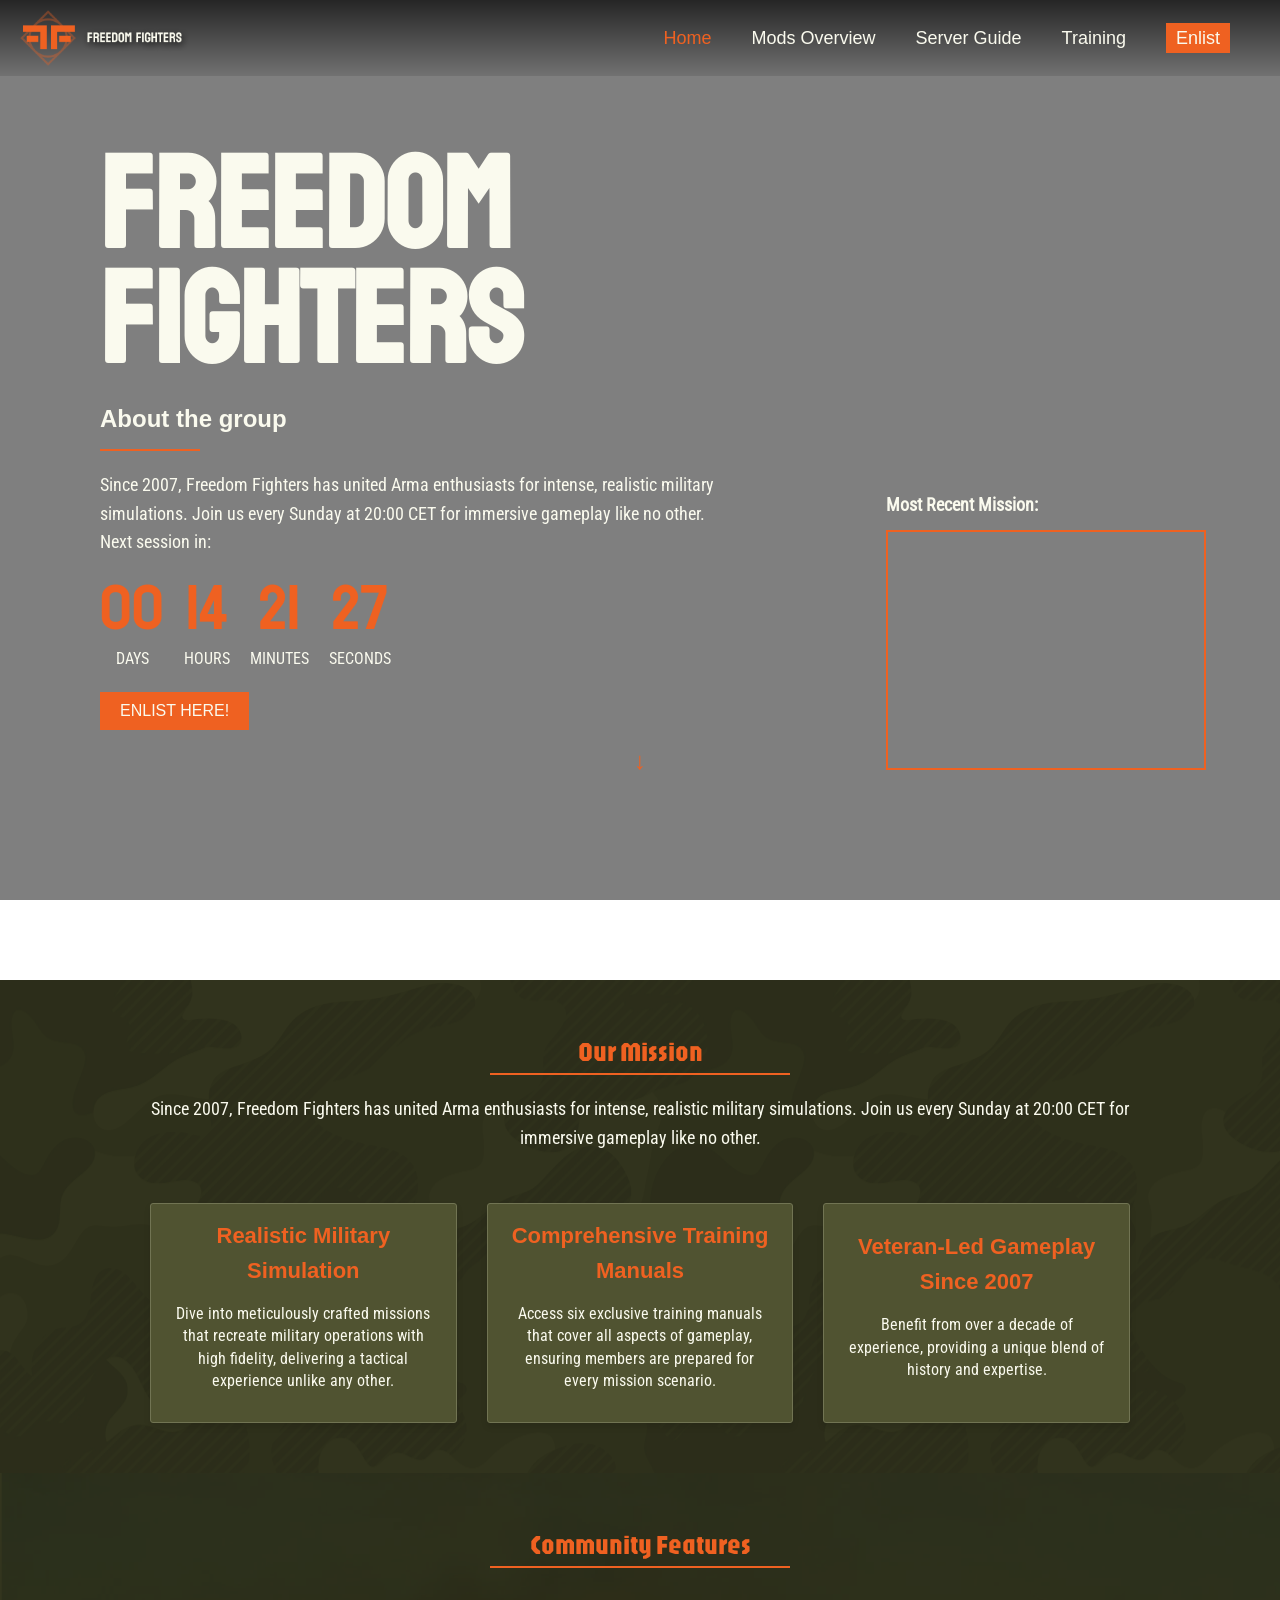
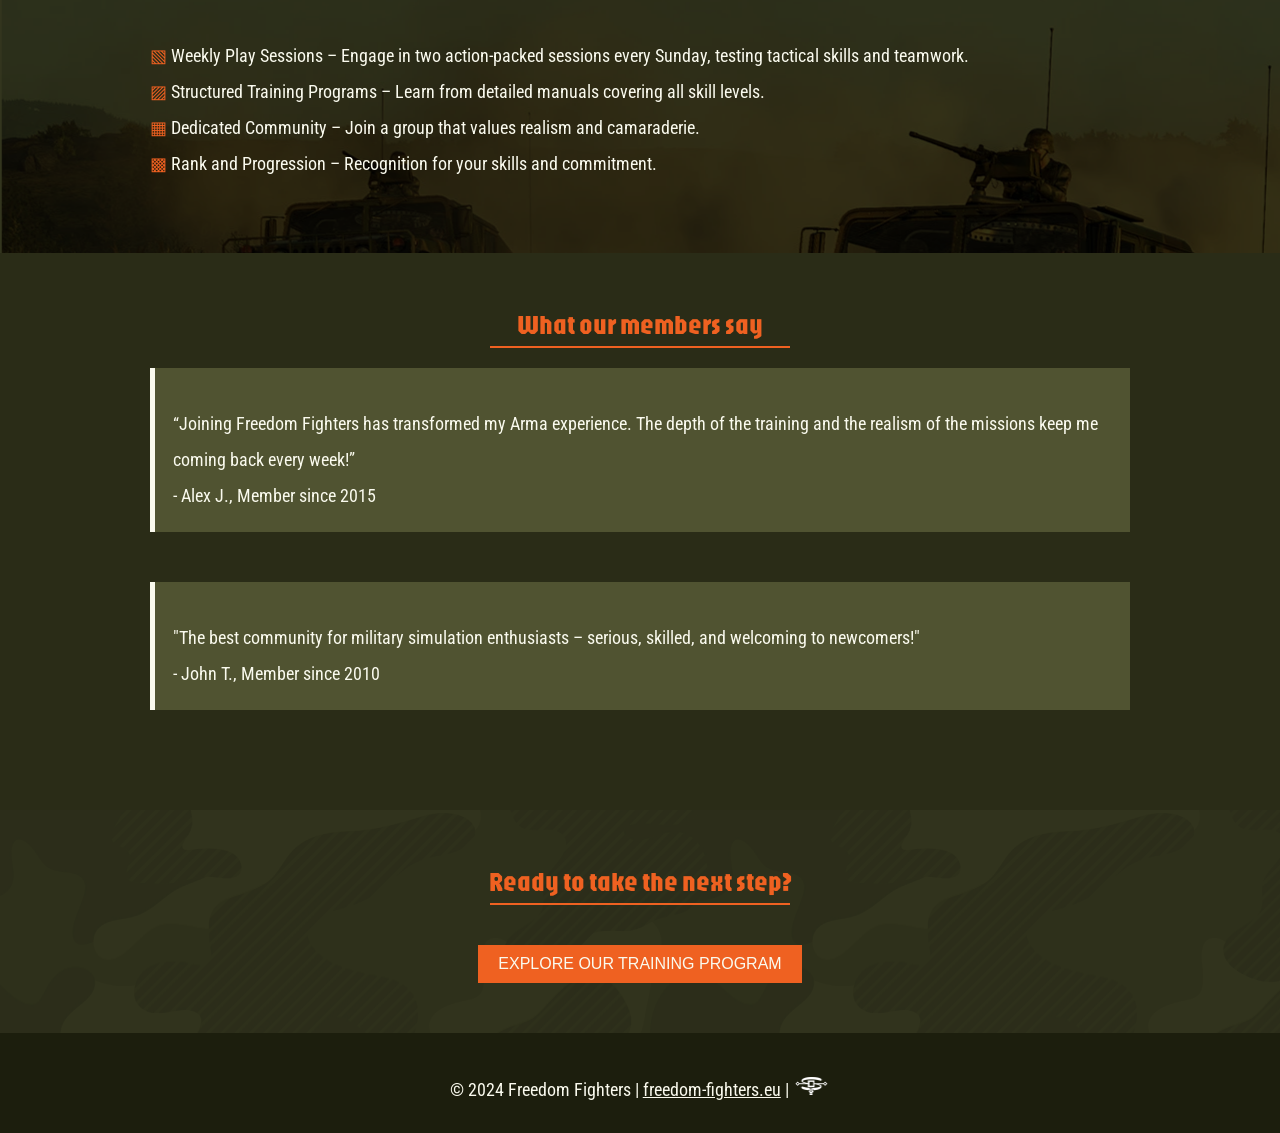
==== commit ef4f7328: "added back google font dependency" ====
--- a/index.html
+++ b/index.html
@@ -5,6 +5,9 @@
     <meta name="viewport" content="width=device-width, initial-scale=1.0">
     <title>Freedom Fighters - Arma Reforger Community</title>
     <link rel="stylesheet" href="static/css/styles.css">
+    <link rel="preconnect" href="https://fonts.googleapis.com">
+    <link rel="preconnect" href="https://fonts.gstatic.com" crossorigin>
+    <link href="https://fonts.googleapis.com/css2?family=Jaro:opsz@6..72&display=swap" rel="stylesheet">
 </head>
 <body>
     <!-- Top Bar -->
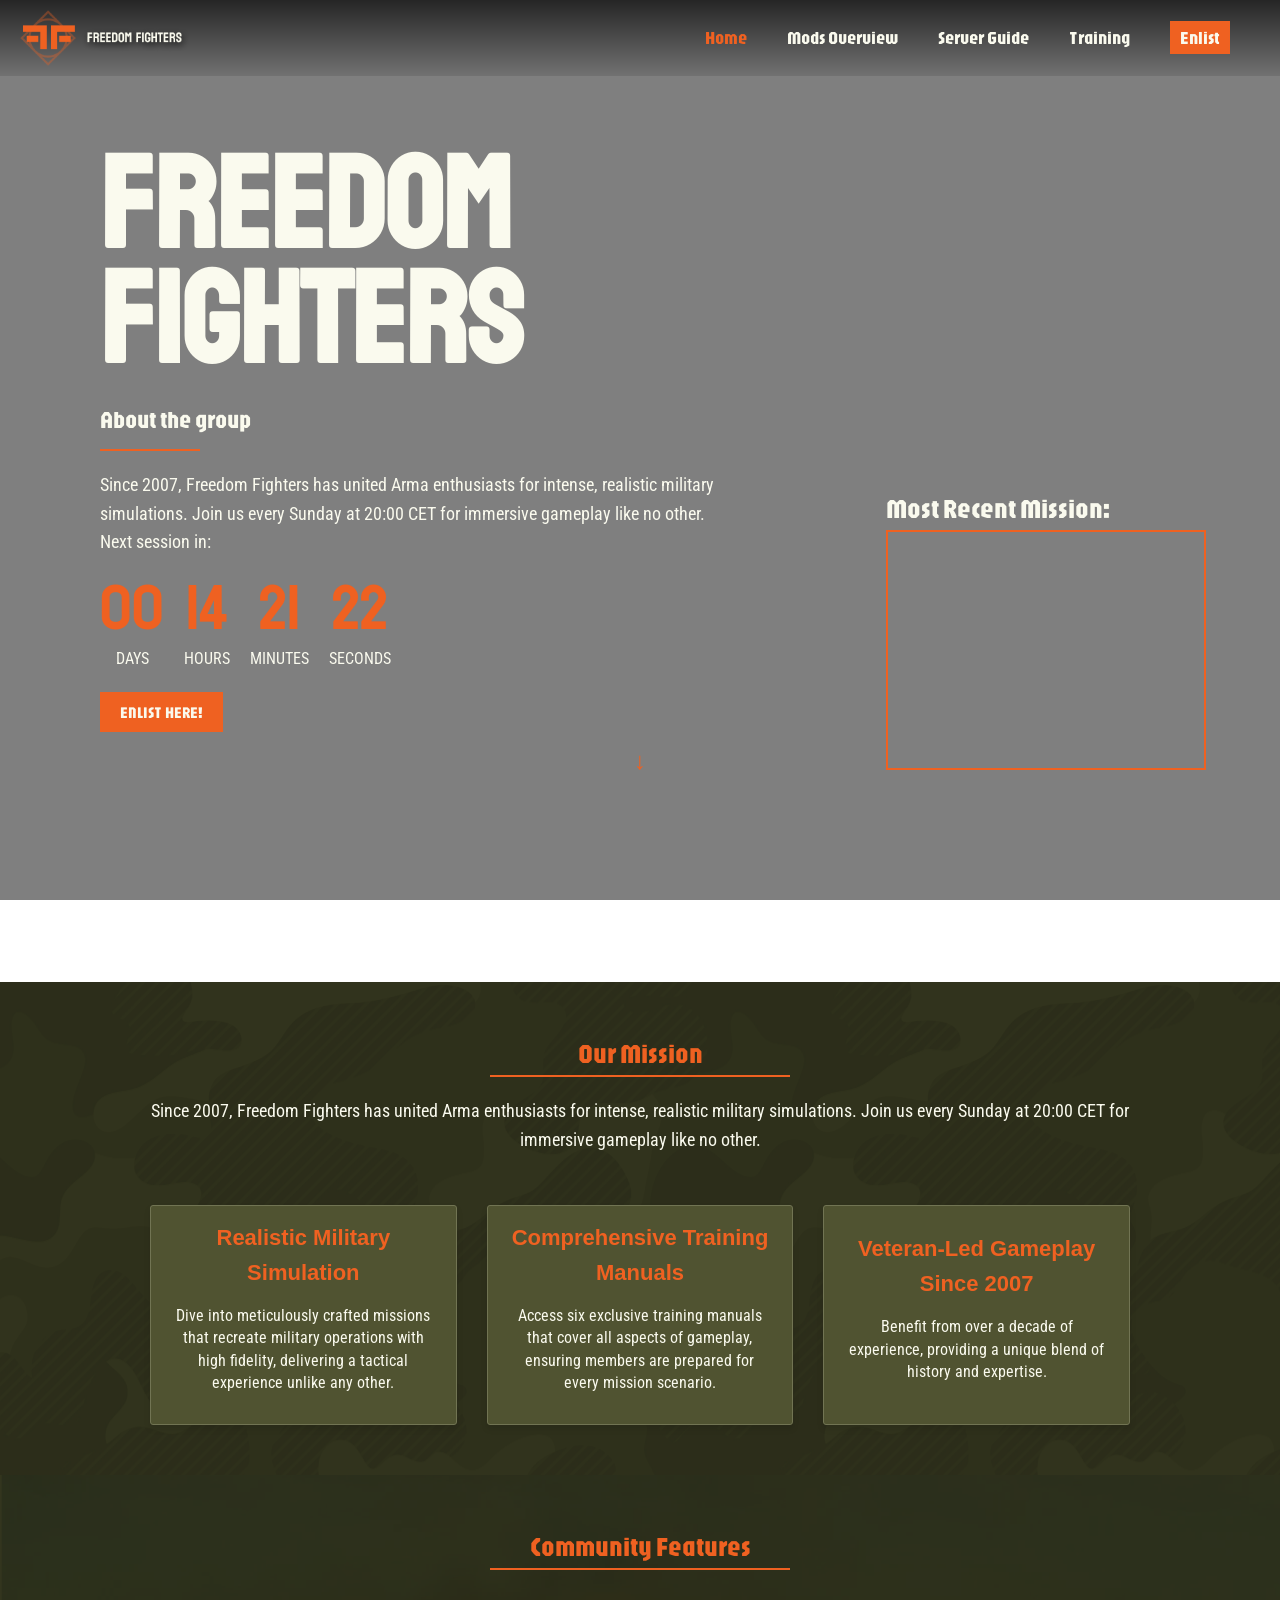
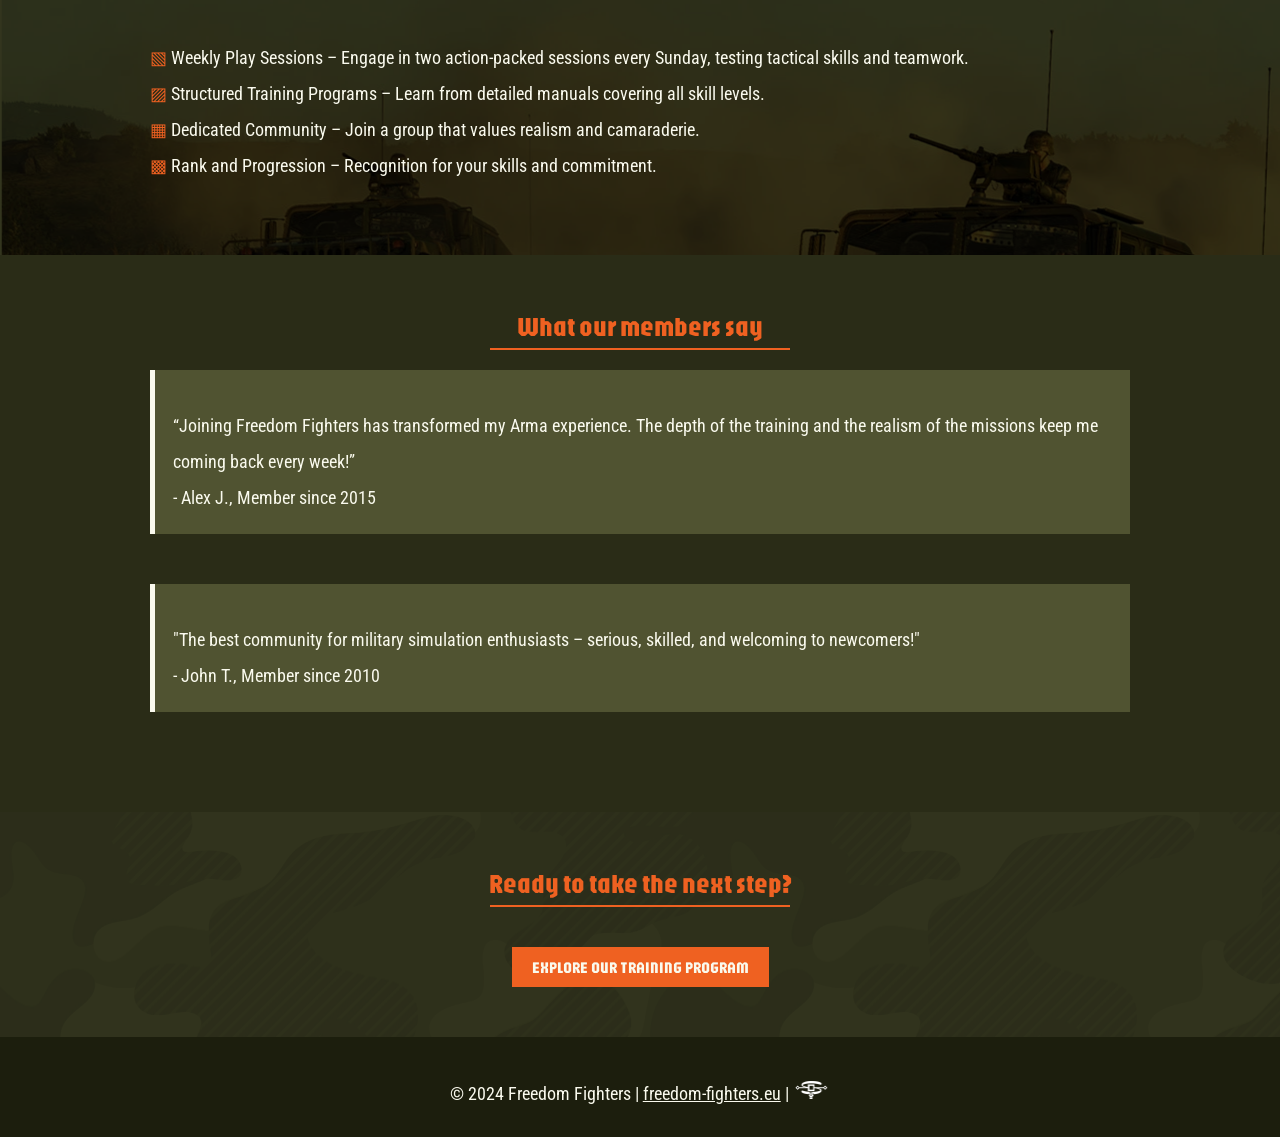
==== commit 6a26b567: "small adjustments to css" ====
--- a/index.html
+++ b/index.html
@@ -5,8 +5,7 @@
     <meta name="viewport" content="width=device-width, initial-scale=1.0">
     <title>Freedom Fighters - Arma Reforger Community</title>
     <link rel="stylesheet" href="static/css/styles.css">
-    <link rel="preconnect" href="https://fonts.googleapis.com">
-    <link rel="preconnect" href="https://fonts.gstatic.com" crossorigin>
+
     <link href="https://fonts.googleapis.com/css2?family=Jaro:opsz@6..72&display=swap" rel="stylesheet">
 </head>
 <body>
@@ -51,7 +50,7 @@
         </section>
         <!-- Bottom Right Video Embed -->
           <div class="recent-mission">
-              <h3>Most Recent Mission:</h3>
+              <h2>Most Recent Mission:</h2>
               <iframe width="320" height="240" src="https://www.youtube.com/embed/8e4D-szbLxY" frameborder="0" allowfullscreen></iframe>
           </div>
         <!-- Scroll Indicator -->
--- a/static/css/styles.css
+++ b/static/css/styles.css
@@ -18,7 +18,7 @@
     src: url(../fonts/Roboto_Condensed-700.woff2) format('woff2');
     unicode-range: U+0100-02BA, U+02BD-02C5, U+02C7-02CC, U+02CE-02D7, U+02DD-02FF, U+0304, U+0308, U+0329, U+1D00-1DBF, U+1E00-1E9F, U+1EF2-1EFF, U+2020, U+20A0-20AB, U+20AD-20C0, U+2113, U+2C60-2C7F, U+A720-A7FF;
   }
-
+/*
   @font-face {
       font-family: 'Jaro';
       font-style: normal;
@@ -26,7 +26,7 @@
       font-display: swap;
       src: url(../fonts/Jaro-Regular.woff2) format('woff2');
       unicode-range: U+0100-02BA, U+02BD-02C5, U+02C7-02CC, U+02CE-02D7, U+02DD-02FF, U+0304, U+0308, U+0329, U+1D00-1DBF, U+1E00-1E9F, U+1EF2-1EFF, U+2020, U+20A0-20AB, U+20AD-20C0, U+2113, U+2C60-2C7F, U+A720-A7FF;
-    }
+    }*/
 /* latin */
 @font-face {
     font-family: 'Bayon';
@@ -66,12 +66,12 @@
 
 /* Apply Jaro font to menu buttons */
 nav ul li a {
-    font-family: 'StickNoBills Bold', sans-serif;
+    font-family: 'Jaro', sans-serif;
 }
 
 /* Apply Jaro font to headings */
 .intro h2, .recent-mission, .enlist-button, h3, .training-button, .manuals-intro h2 {
-    font-family: 'StickNoBills Bold', sans-serif;
+    font-family: 'Jaro', sans-serif;
 }
 
 
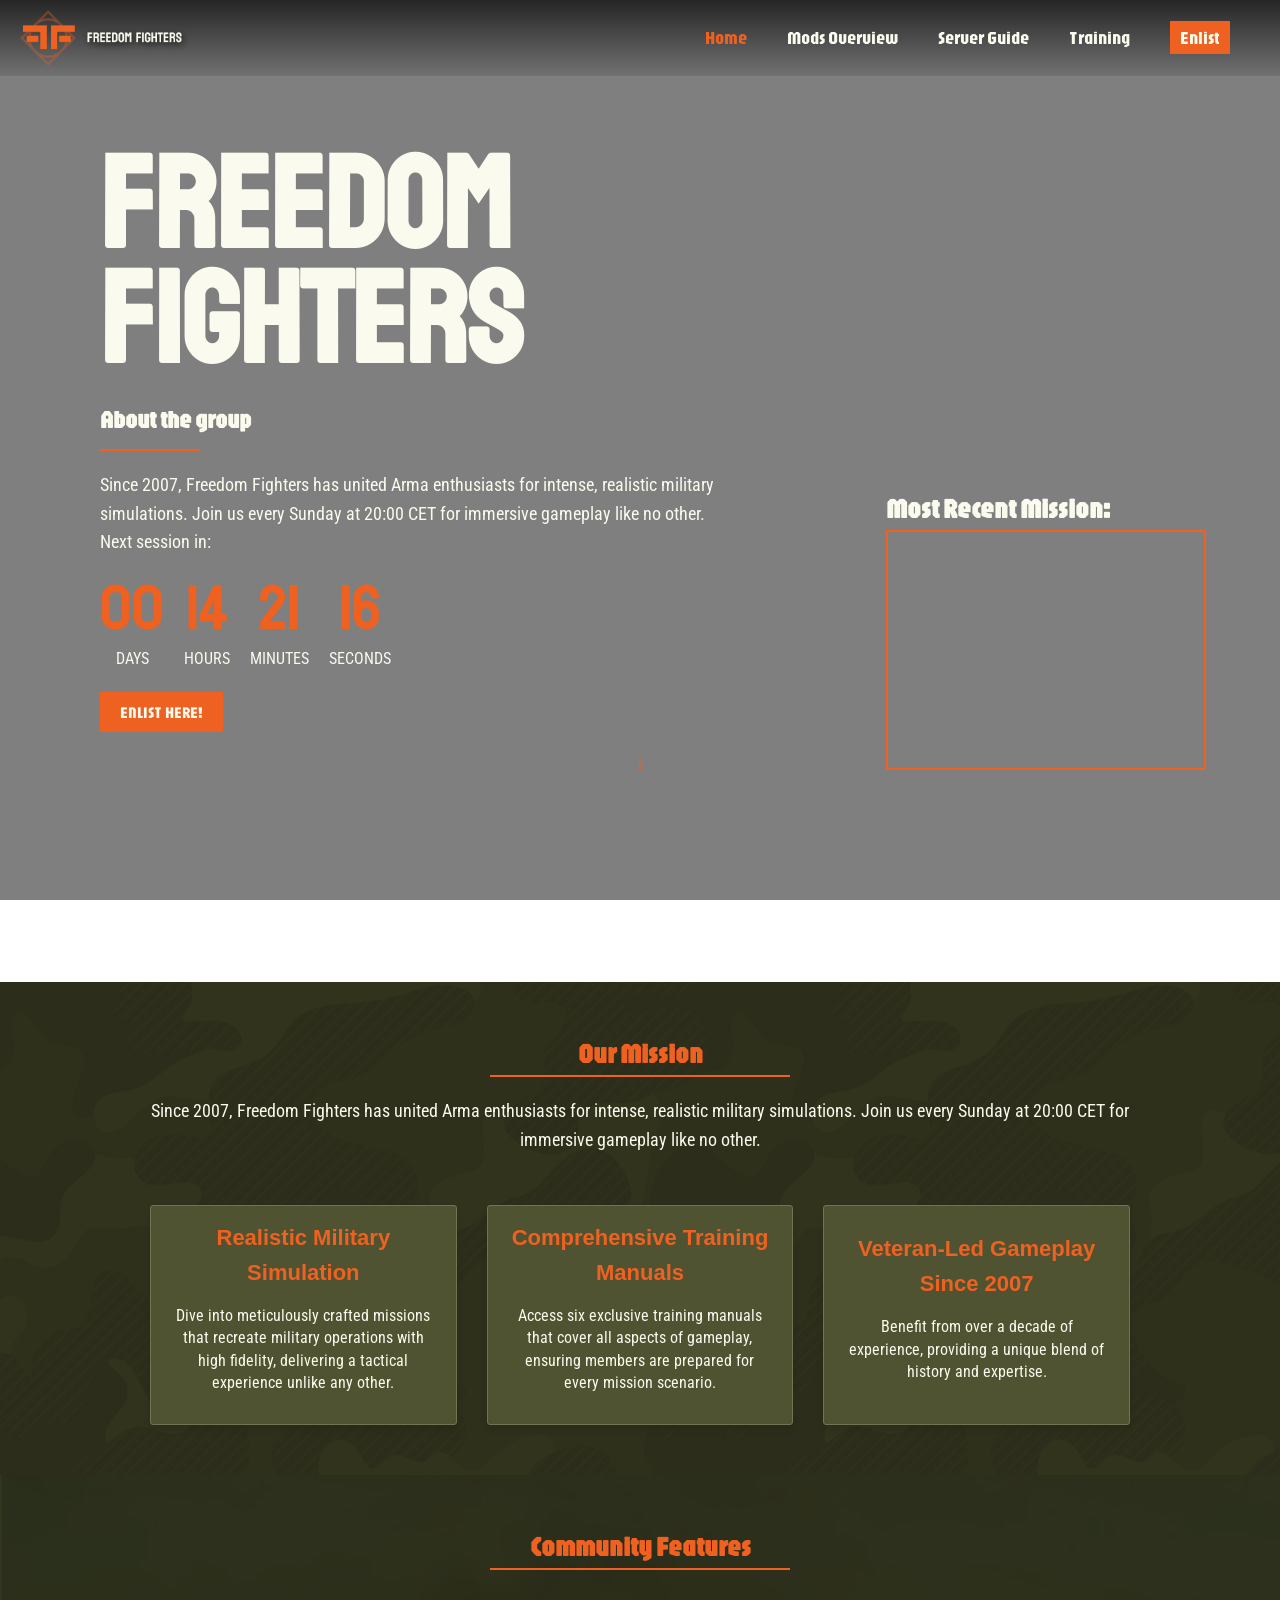
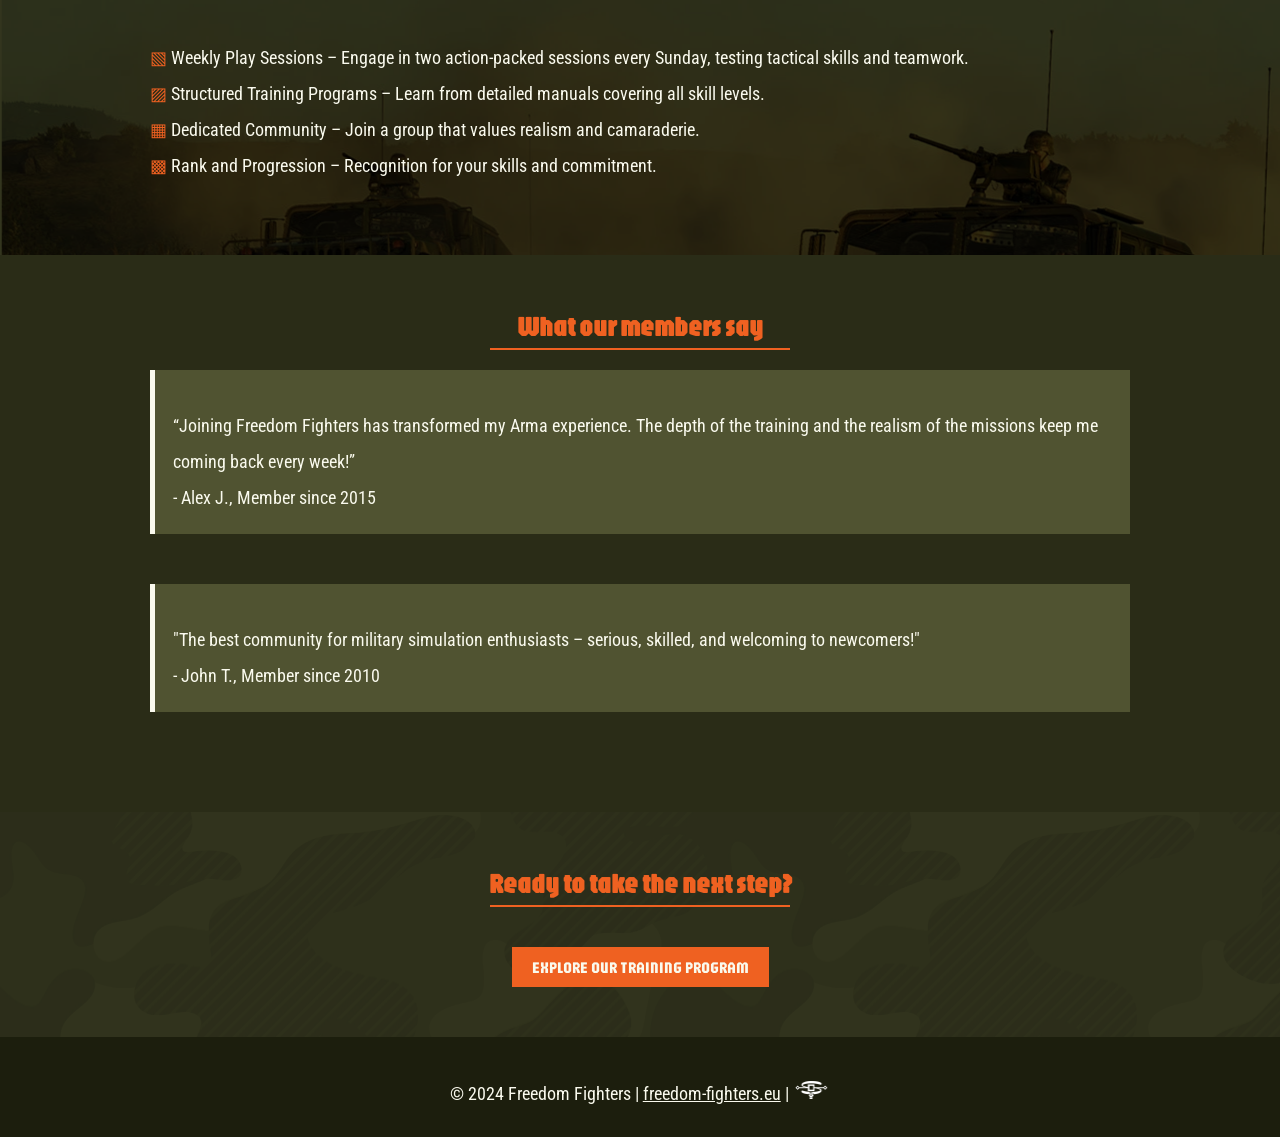
==== commit eb9658df: "fixed font" ====
--- a/index.html
+++ b/index.html
@@ -6,7 +6,7 @@
     <title>Freedom Fighters - Arma Reforger Community</title>
     <link rel="stylesheet" href="static/css/styles.css">
 
-    <link href="https://fonts.googleapis.com/css2?family=Jaro:opsz@6..72&display=swap" rel="stylesheet">
+    <!--link href="https://fonts.googleapis.com/css2?family=Jaro:opsz@6..72&display=swap" rel="stylesheet"-->
 </head>
 <body>
     <!-- Top Bar -->
--- a/static/css/styles.css
+++ b/static/css/styles.css
@@ -18,13 +18,23 @@
     src: url(../fonts/Roboto_Condensed-700.woff2) format('woff2');
     unicode-range: U+0100-02BA, U+02BD-02C5, U+02C7-02CC, U+02CE-02D7, U+02DD-02FF, U+0304, U+0308, U+0329, U+1D00-1DBF, U+1E00-1E9F, U+1EF2-1EFF, U+2020, U+20A0-20AB, U+20AD-20C0, U+2113, U+2C60-2C7F, U+A720-A7FF;
   }
+/* latin */
+@font-face {
+    font-family: 'Jaro';
+    font-style: normal;
+    font-weight: 400;
+    font-display: swap;
+    src: url(../fonts/Jaro-Regular.woff2) format('woff2');
+    unicode-range: U+0000-00FF, U+0131, U+0152-0153, U+02BB-02BC, U+02C6, U+02DA, U+02DC, U+0304, U+0308, U+0329, U+2000-206F, U+20AC, U+2122, U+2191, U+2193, U+2212, U+2215, U+FEFF, U+FFFD;
+  }
+/* Ext Latin */
 /*
   @font-face {
       font-family: 'Jaro';
       font-style: normal;
       font-weight: 400;
       font-display: swap;
-      src: url(../fonts/Jaro-Regular.woff2) format('woff2');
+      src: url(../fonts/Ext_Latin_Jaro-Regular.woff2) format('woff2');
       unicode-range: U+0100-02BA, U+02BD-02C5, U+02C7-02CC, U+02CE-02D7, U+02DD-02FF, U+0304, U+0308, U+0329, U+1D00-1DBF, U+1E00-1E9F, U+1EF2-1EFF, U+2020, U+20A0-20AB, U+20AD-20C0, U+2113, U+2C60-2C7F, U+A720-A7FF;
     }*/
 /* latin */
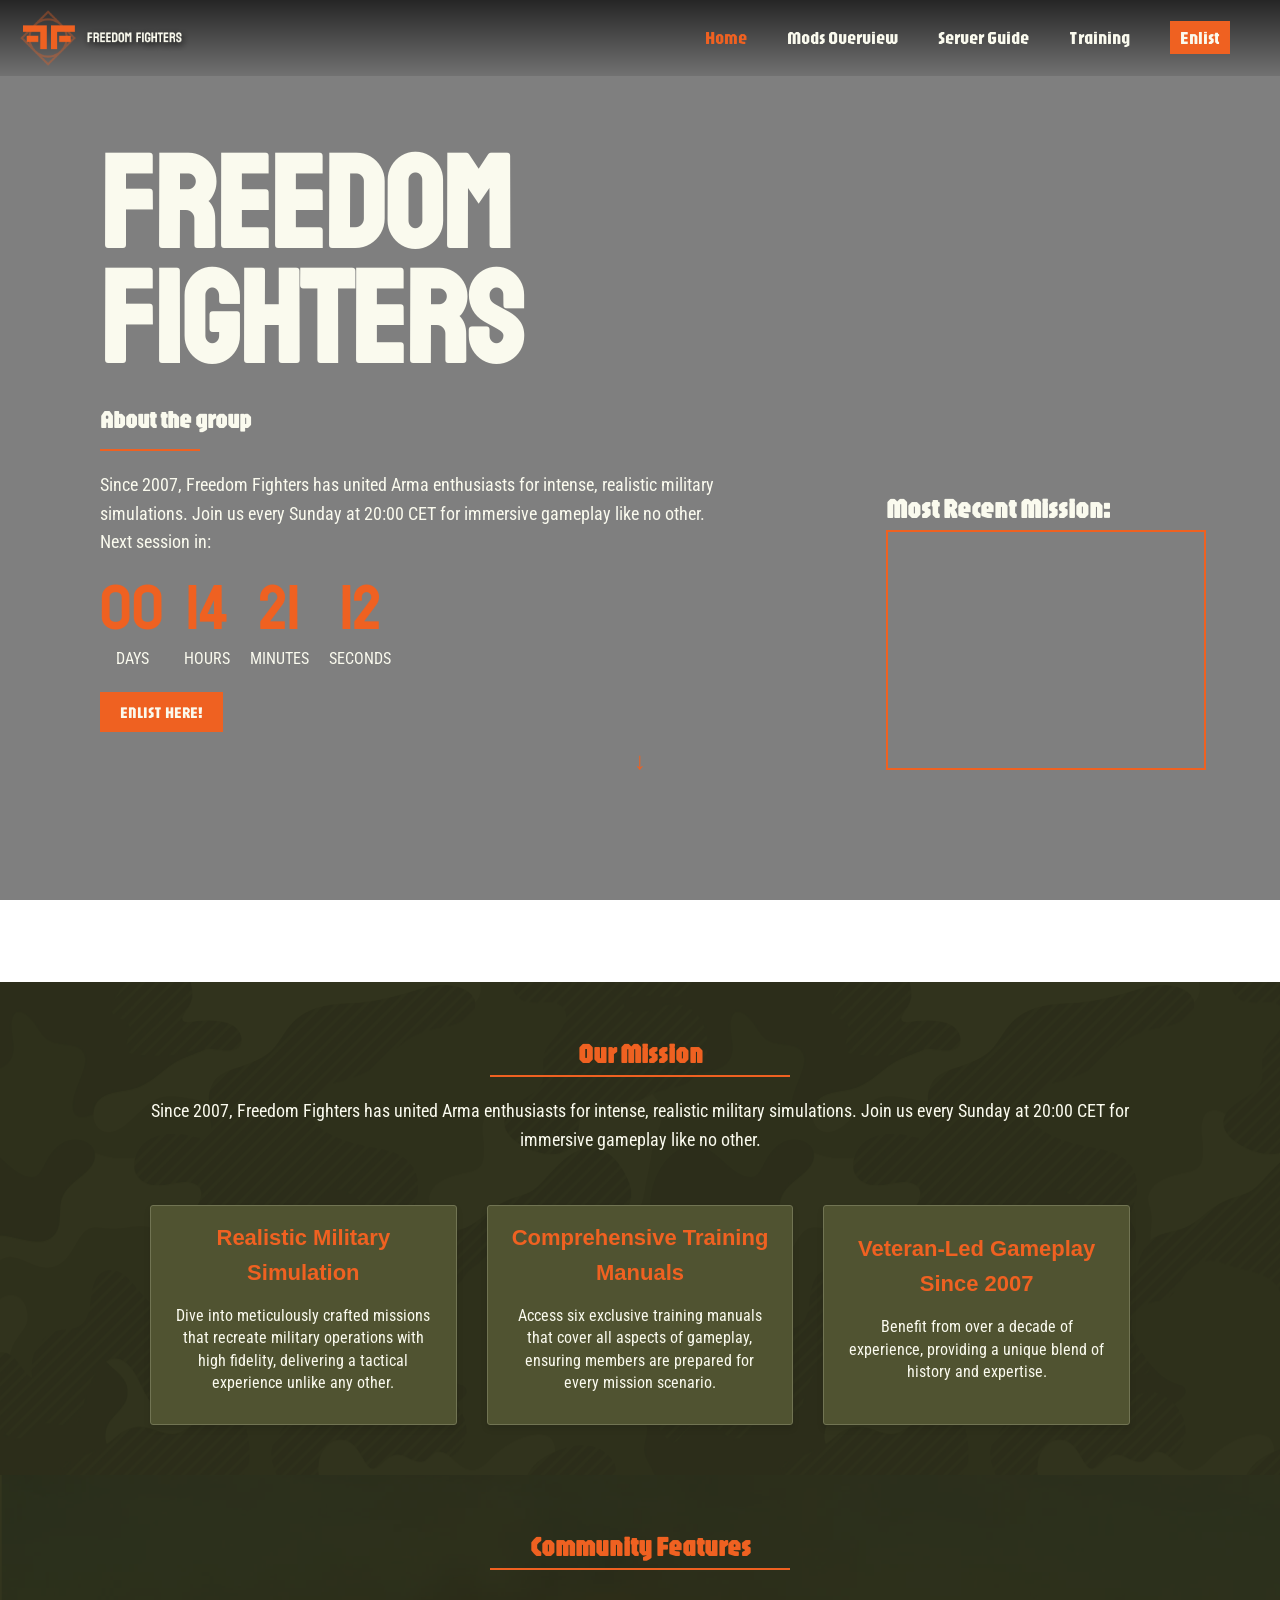
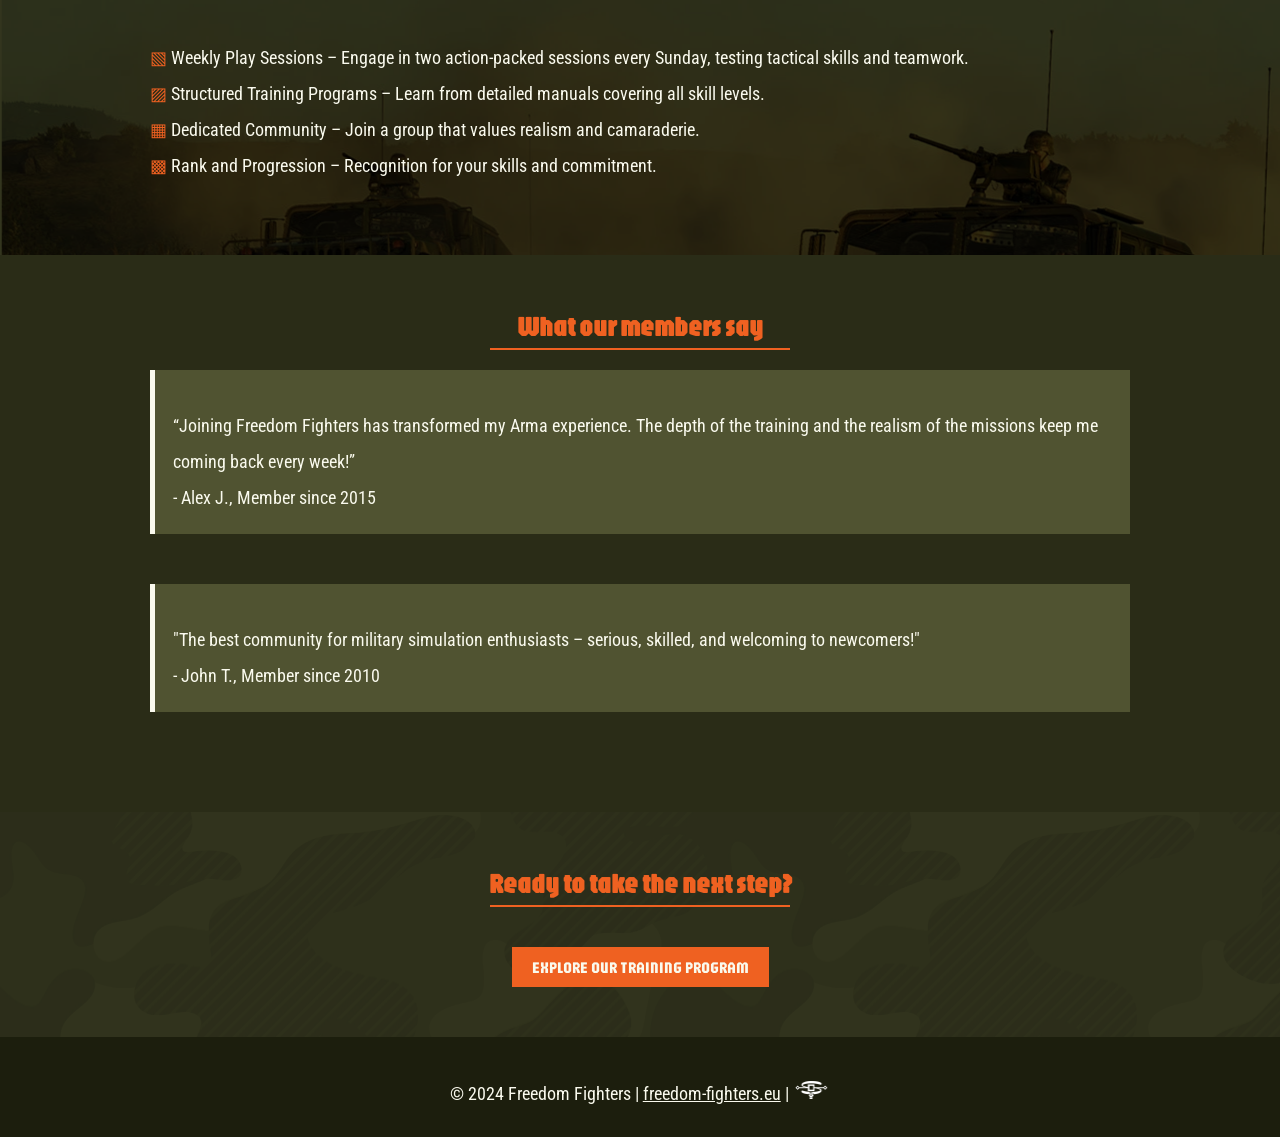
==== commit 98a84e1d: "updated video format" ====
--- a/index.html
+++ b/index.html
@@ -31,7 +31,7 @@
     <!-- Background Video -->
     <div class="video-container">
         <video autoplay muted loop id="background-video">
-            <source src="media/videobackground2.mp4" type="video/mp4">
+            <source src="media/videobackground.webm" type="video/webm">
         </video>
     </div>
     <div class="overlay-video"></div>
@@ -116,6 +116,6 @@
     <script src="static/js/mobile.js"></script>
 </body>
 <footer>
-  © 2024 Freedom Fighters | <a href="https://freedom-fighters.eu">freedom-fighters.eu</a> | <a href="http://www.stefandinca.ro" target="_blank"><img src="media/stefan-dinca-logo.png" > </a>
+  &copy; 2024 Freedom Fighters | <a href="https://freedom-fighters.eu">freedom-fighters.eu</a> | <a href="http://www.stefandinca.ro" target="_blank"><img src="media/stefan-dinca-logo.png" > </a>
 </footer>
 </html>
